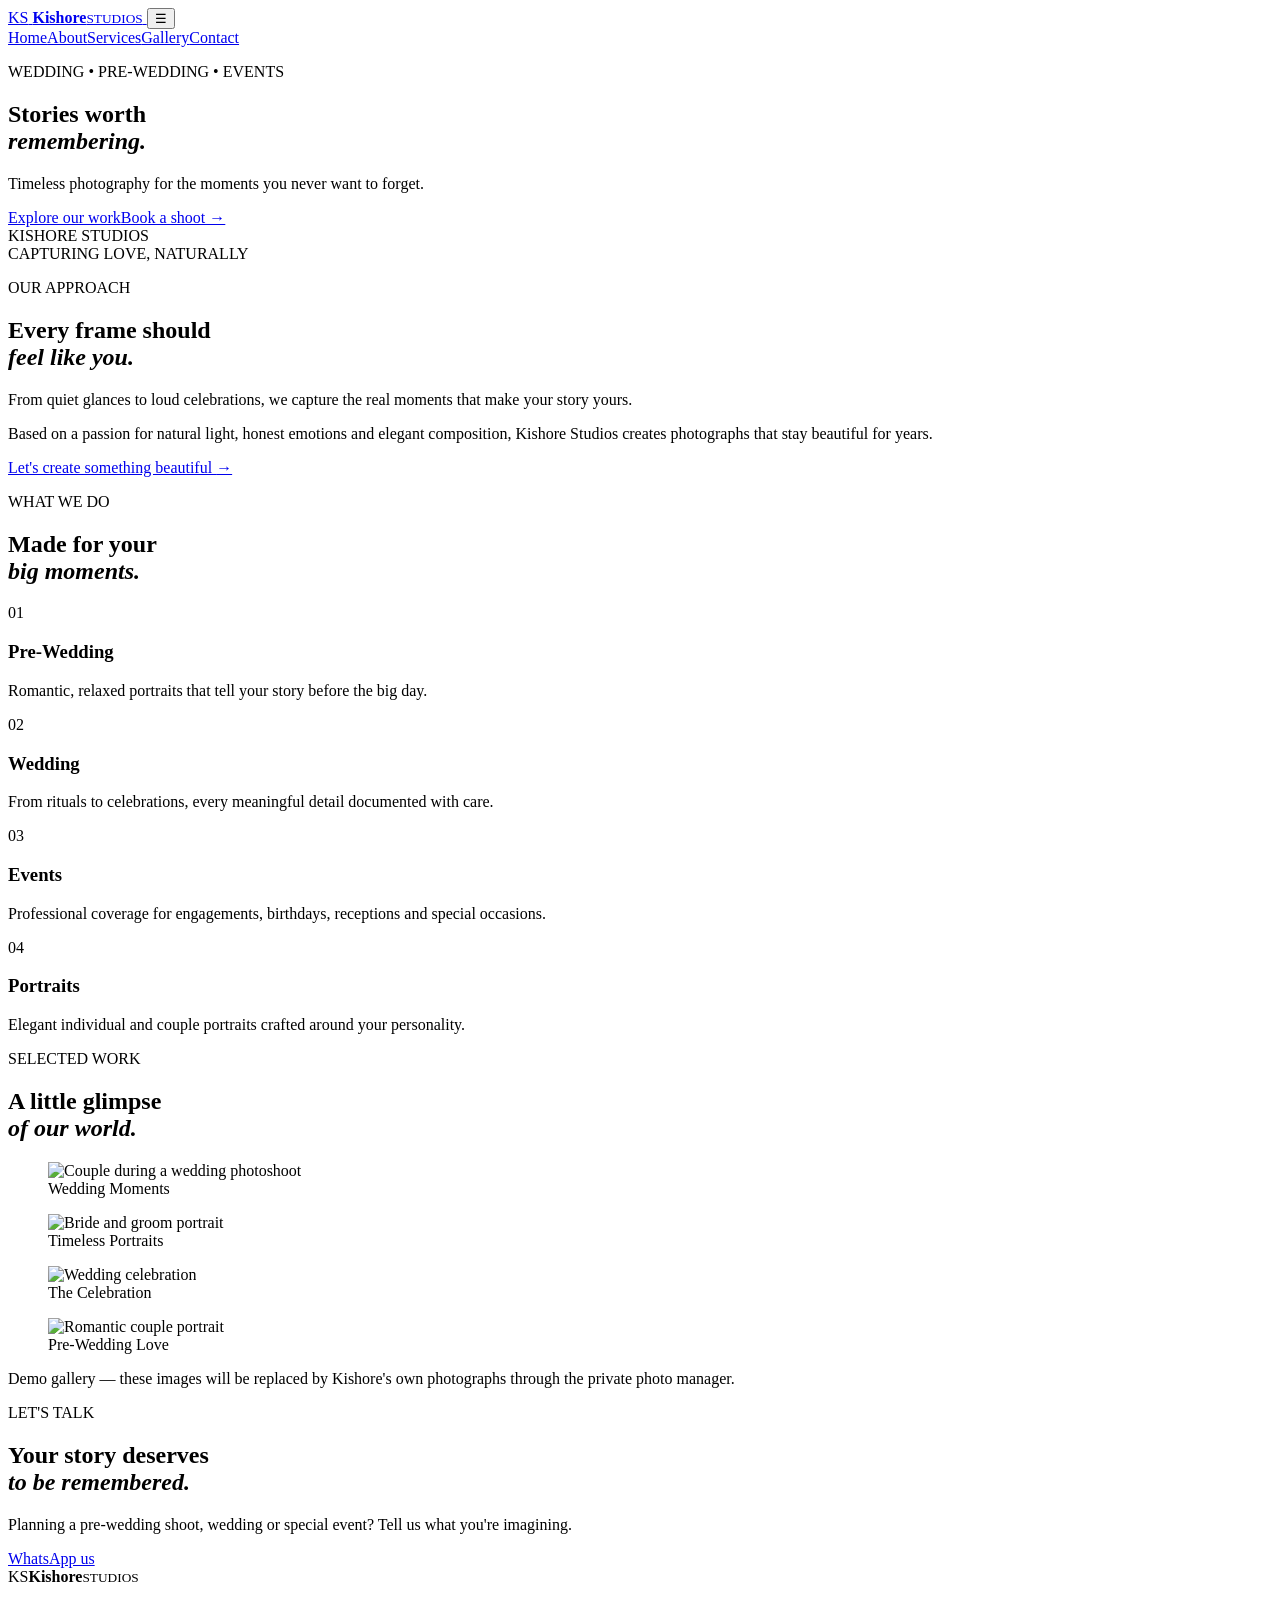
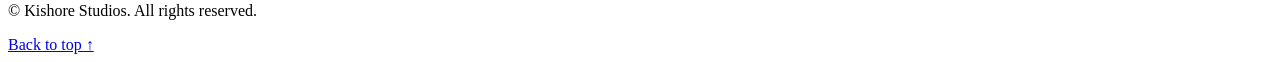
==== index.html @ 4580790d "Create initial Kishore Studios photography website homepage" ====
<!doctype html>
<html lang="en">
<head>
  <meta charset="UTF-8" />
  <meta name="viewport" content="width=device-width, initial-scale=1.0" />
  <meta name="description" content="Kishore Studios — premium wedding, pre-wedding and event photography." />
  <title>Kishore Studios | Wedding & Event Photography</title>
  <link rel="preconnect" href="https://fonts.googleapis.com">
  <link rel="preconnect" href="https://fonts.gstatic.com" crossorigin>
  <link href="https://fonts.googleapis.com/css2?family=Cormorant+Garamond:wght@400;500;600;700&family=Inter:wght@400;500;600&display=swap" rel="stylesheet">
  <link rel="stylesheet" href="styles.css" />
</head>
<body>
  <header class="site-header" id="home">
    <a class="brand" href="#home" aria-label="Kishore Studios home">
      <span class="brand-mark">KS</span>
      <span><strong>Kishore</strong><small>STUDIOS</small></span>
    </a>
    <button class="menu-toggle" aria-label="Open menu" aria-expanded="false">☰</button>
    <nav class="nav" aria-label="Primary navigation">
      <a href="#home">Home</a><a href="#about">About</a><a href="#services">Services</a><a href="#gallery">Gallery</a><a href="#contact">Contact</a>
    </nav>
  </header>

  <main>
    <section class="hero">
      <div class="hero-overlay"></div>
      <div class="hero-content">
        <p class="eyebrow">WEDDING • PRE-WEDDING • EVENTS</p>
        <h1>Stories worth<br><em>remembering.</em></h1>
        <p class="hero-copy">Timeless photography for the moments you never want to forget.</p>
        <div class="hero-actions"><a class="btn btn-light" href="#gallery">Explore our work</a><a class="text-link" href="#contact">Book a shoot →</a></div>
      </div>
      <div class="hero-note">KISHORE STUDIOS<br><span>CAPTURING LOVE, NATURALLY</span></div>
    </section>

    <section class="intro section" id="about">
      <div><p class="eyebrow dark">OUR APPROACH</p><h2>Every frame should<br><em>feel like you.</em></h2></div>
      <div class="intro-copy"><p>From quiet glances to loud celebrations, we capture the real moments that make your story yours.</p><p>Based on a passion for natural light, honest emotions and elegant composition, Kishore Studios creates photographs that stay beautiful for years.</p><a class="line-link" href="#contact">Let's create something beautiful <span>→</span></a></div>
    </section>

    <section class="services section" id="services">
      <div class="section-heading"><p class="eyebrow dark">WHAT WE DO</p><h2>Made for your<br><em>big moments.</em></h2></div>
      <div class="service-grid">
        <article class="service-card"><span>01</span><h3>Pre-Wedding</h3><p>Romantic, relaxed portraits that tell your story before the big day.</p></article>
        <article class="service-card"><span>02</span><h3>Wedding</h3><p>From rituals to celebrations, every meaningful detail documented with care.</p></article>
        <article class="service-card"><span>03</span><h3>Events</h3><p>Professional coverage for engagements, birthdays, receptions and special occasions.</p></article>
        <article class="service-card"><span>04</span><h3>Portraits</h3><p>Elegant individual and couple portraits crafted around your personality.</p></article>
      </div>
    </section>

    <section class="gallery section" id="gallery">
      <div class="section-heading centered"><p class="eyebrow dark">SELECTED WORK</p><h2>A little glimpse<br><em>of our world.</em></h2></div>
      <div class="gallery-grid">
        <figure class="gallery-item tall"><img src="https://images.unsplash.com/photo-1519741497674-611481863552?auto=format&fit=crop&w=1000&q=85" alt="Couple during a wedding photoshoot" loading="lazy"><figcaption>Wedding Moments</figcaption></figure>
        <figure class="gallery-item"><img src="https://images.unsplash.com/photo-1606800052052-a08af7148866?auto=format&fit=crop&w=1000&q=85" alt="Bride and groom portrait" loading="lazy"><figcaption>Timeless Portraits</figcaption></figure>
        <figure class="gallery-item"><img src="https://images.unsplash.com/photo-1511285560929-80b456fea0bc?auto=format&fit=crop&w=1000&q=85" alt="Wedding celebration" loading="lazy"><figcaption>The Celebration</figcaption></figure>
        <figure class="gallery-item wide"><img src="https://images.unsplash.com/photo-1519225421980-715cb0215aed?auto=format&fit=crop&w=1400&q=85" alt="Romantic couple portrait" loading="lazy"><figcaption>Pre-Wedding Love</figcaption></figure>
      </div>
      <p class="demo-note">Demo gallery — these images will be replaced by Kishore's own photographs through the private photo manager.</p>
    </section>

    <section class="cta" id="contact">
      <div><p class="eyebrow">LET'S TALK</p><h2>Your story deserves<br><em>to be remembered.</em></h2></div>
      <div class="cta-copy"><p>Planning a pre-wedding shoot, wedding or special event? Tell us what you're imagining.</p><a class="btn btn-light" href="https://wa.me/919999999999?text=Hi%20Kishore%20Studios%2C%20I%27d%20like%20to%20enquire%20about%20a%20photoshoot." target="_blank" rel="noopener">WhatsApp us</a></div>
    </section>
  </main>

  <footer><div class="brand footer-brand"><span class="brand-mark">KS</span><span><strong>Kishore</strong><small>STUDIOS</small></span></div><p>© <span id="year"></span> Kishore Studios. All rights reserved.</p><a href="#home">Back to top ↑</a></footer>
  <script src="script.js"></script>
</body>
</html>
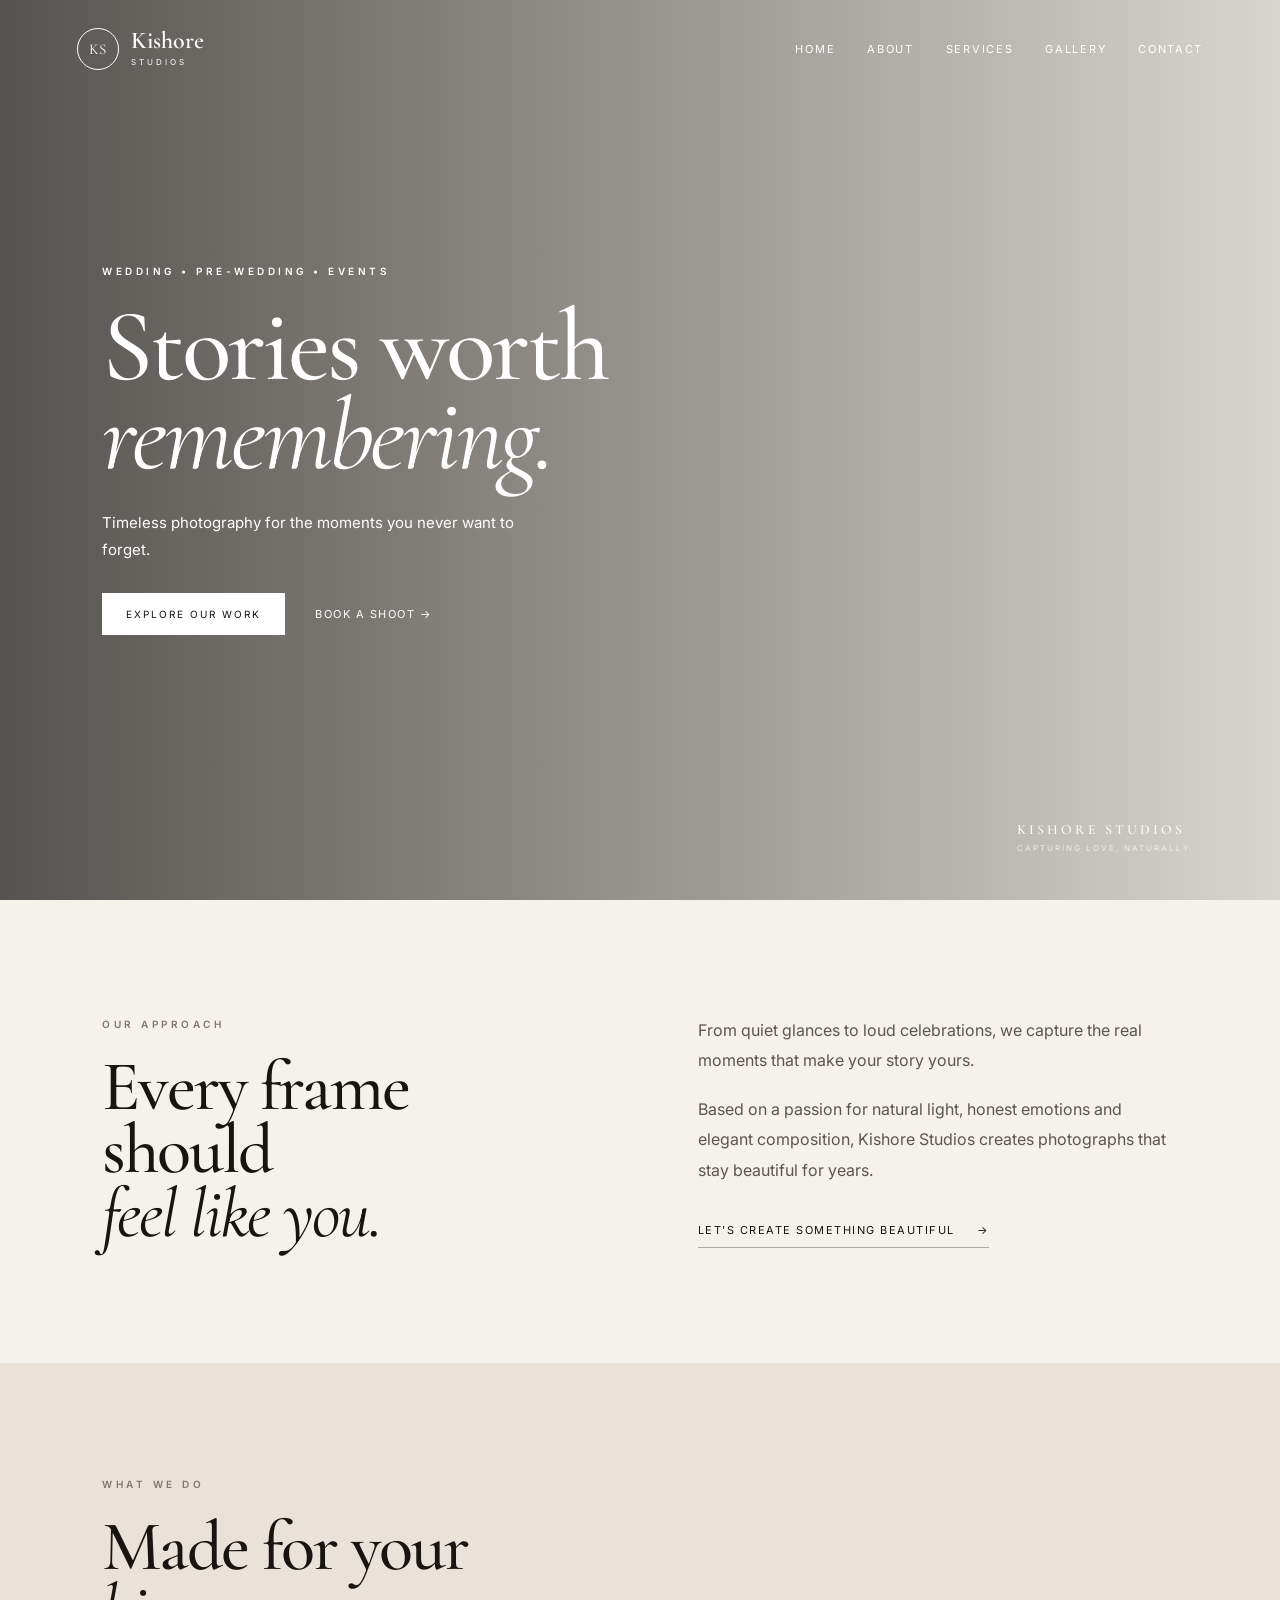
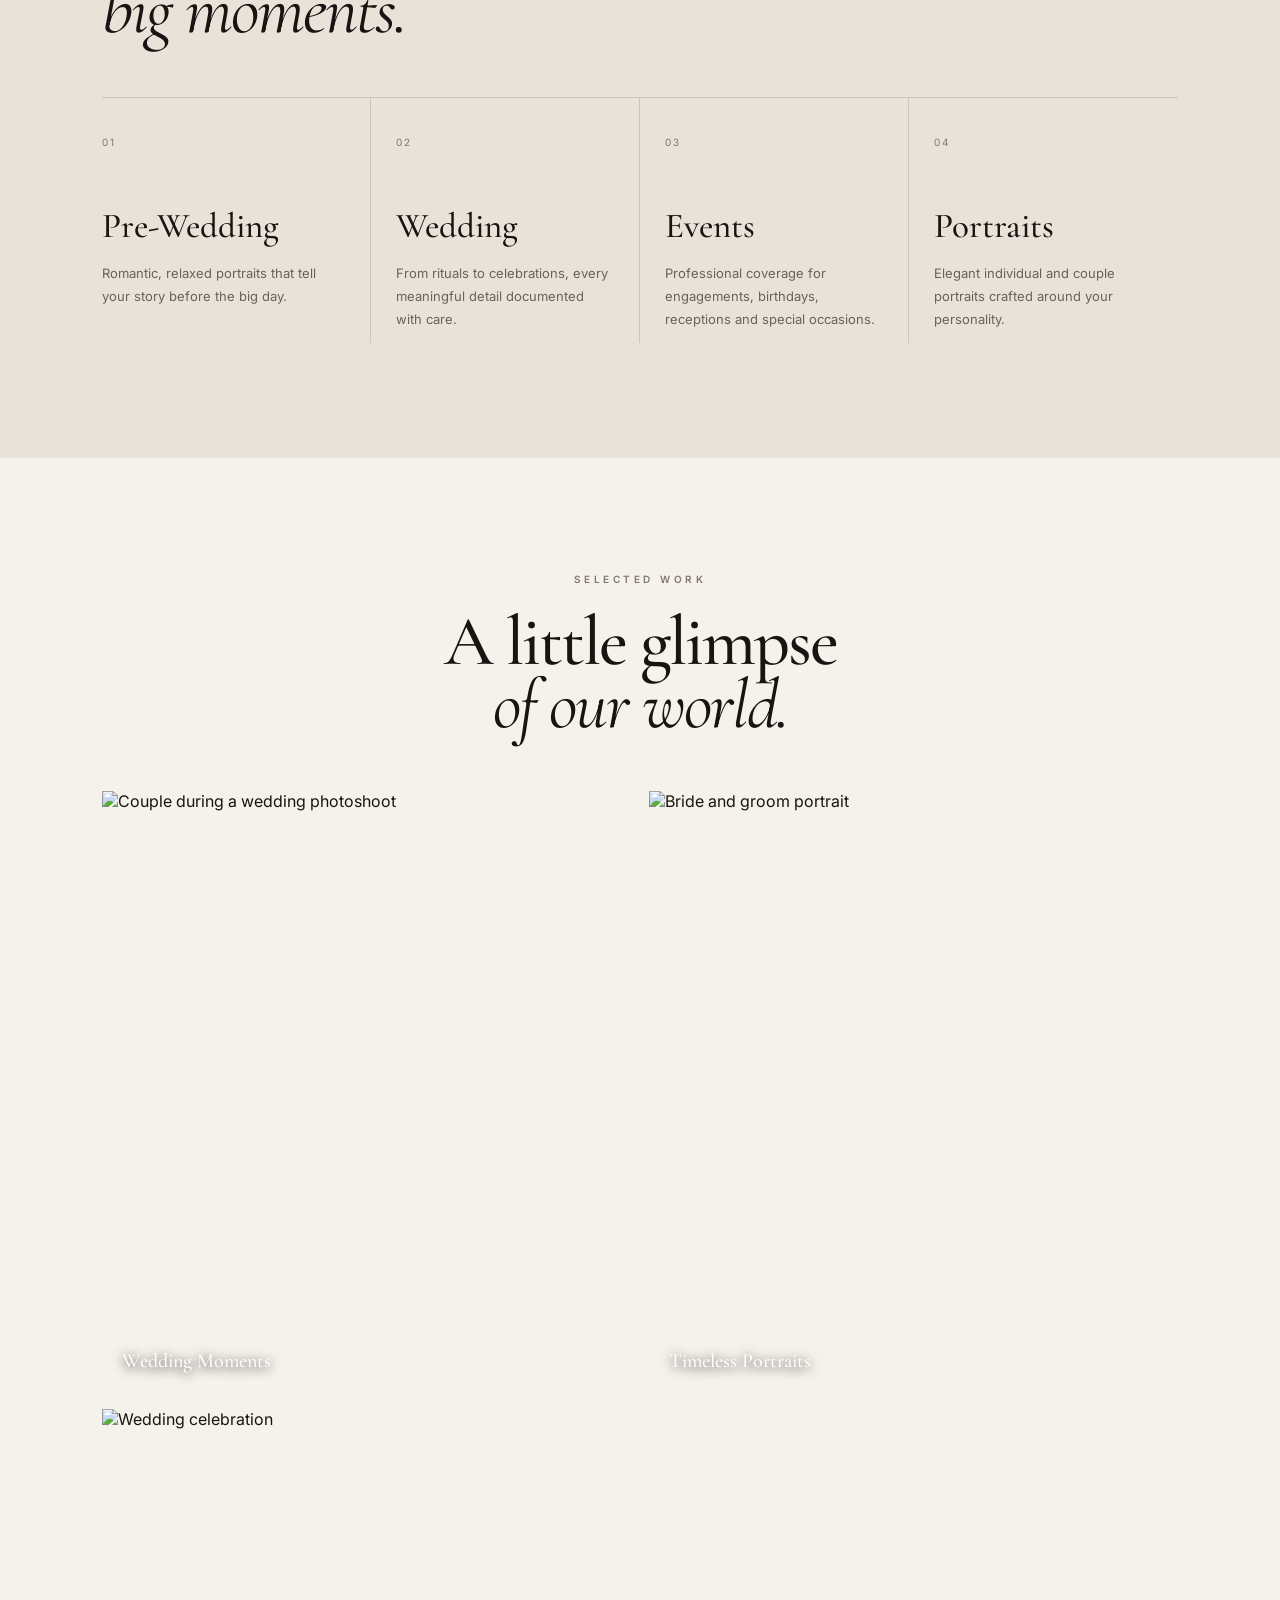
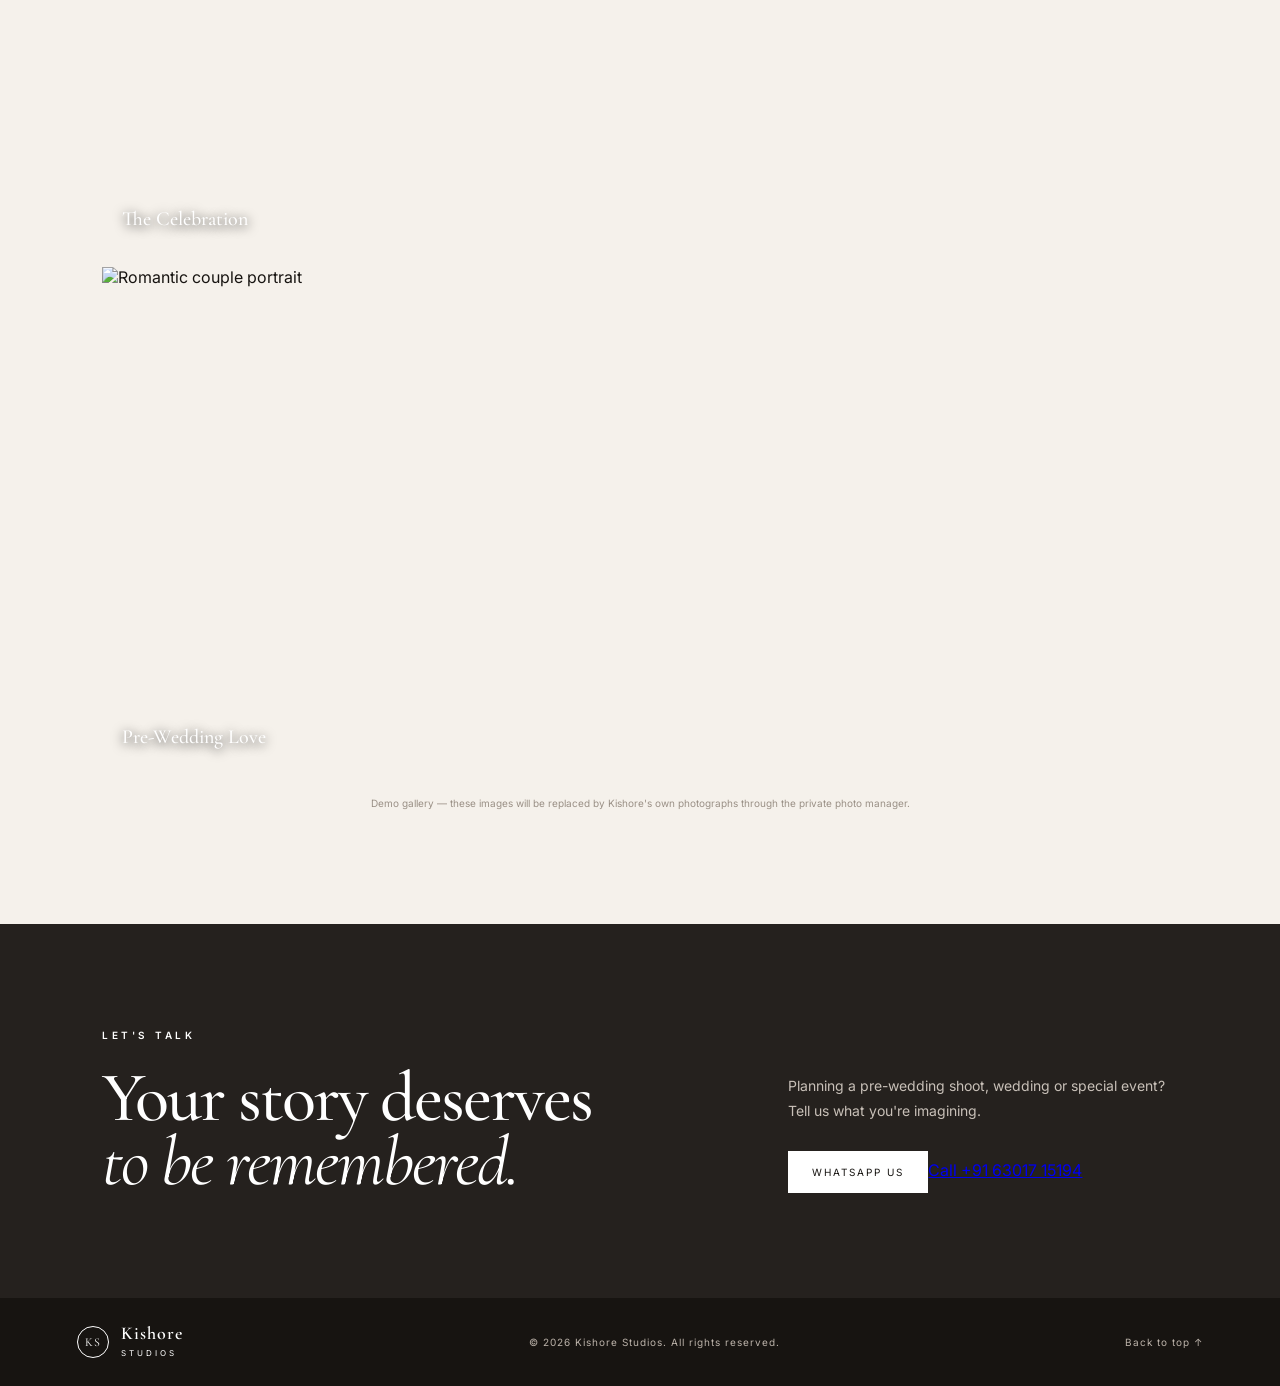
==== commit 14106c1b: "Update Kishore Studios contact details" ====
--- a/index.html
+++ b/index.html
@@ -12,60 +12,17 @@
 </head>
 <body>
   <header class="site-header" id="home">
-    <a class="brand" href="#home" aria-label="Kishore Studios home">
-      <span class="brand-mark">KS</span>
-      <span><strong>Kishore</strong><small>STUDIOS</small></span>
-    </a>
+    <a class="brand" href="#home" aria-label="Kishore Studios home"><span class="brand-mark">KS</span><span><strong>Kishore</strong><small>STUDIOS</small></span></a>
     <button class="menu-toggle" aria-label="Open menu" aria-expanded="false">☰</button>
-    <nav class="nav" aria-label="Primary navigation">
-      <a href="#home">Home</a><a href="#about">About</a><a href="#services">Services</a><a href="#gallery">Gallery</a><a href="#contact">Contact</a>
-    </nav>
+    <nav class="nav" aria-label="Primary navigation"><a href="#home">Home</a><a href="#about">About</a><a href="#services">Services</a><a href="#gallery">Gallery</a><a href="#contact">Contact</a></nav>
   </header>
-
   <main>
-    <section class="hero">
-      <div class="hero-overlay"></div>
-      <div class="hero-content">
-        <p class="eyebrow">WEDDING • PRE-WEDDING • EVENTS</p>
-        <h1>Stories worth<br><em>remembering.</em></h1>
-        <p class="hero-copy">Timeless photography for the moments you never want to forget.</p>
-        <div class="hero-actions"><a class="btn btn-light" href="#gallery">Explore our work</a><a class="text-link" href="#contact">Book a shoot →</a></div>
-      </div>
-      <div class="hero-note">KISHORE STUDIOS<br><span>CAPTURING LOVE, NATURALLY</span></div>
-    </section>
-
-    <section class="intro section" id="about">
-      <div><p class="eyebrow dark">OUR APPROACH</p><h2>Every frame should<br><em>feel like you.</em></h2></div>
-      <div class="intro-copy"><p>From quiet glances to loud celebrations, we capture the real moments that make your story yours.</p><p>Based on a passion for natural light, honest emotions and elegant composition, Kishore Studios creates photographs that stay beautiful for years.</p><a class="line-link" href="#contact">Let's create something beautiful <span>→</span></a></div>
-    </section>
-
-    <section class="services section" id="services">
-      <div class="section-heading"><p class="eyebrow dark">WHAT WE DO</p><h2>Made for your<br><em>big moments.</em></h2></div>
-      <div class="service-grid">
-        <article class="service-card"><span>01</span><h3>Pre-Wedding</h3><p>Romantic, relaxed portraits that tell your story before the big day.</p></article>
-        <article class="service-card"><span>02</span><h3>Wedding</h3><p>From rituals to celebrations, every meaningful detail documented with care.</p></article>
-        <article class="service-card"><span>03</span><h3>Events</h3><p>Professional coverage for engagements, birthdays, receptions and special occasions.</p></article>
-        <article class="service-card"><span>04</span><h3>Portraits</h3><p>Elegant individual and couple portraits crafted around your personality.</p></article>
-      </div>
-    </section>
-
-    <section class="gallery section" id="gallery">
-      <div class="section-heading centered"><p class="eyebrow dark">SELECTED WORK</p><h2>A little glimpse<br><em>of our world.</em></h2></div>
-      <div class="gallery-grid">
-        <figure class="gallery-item tall"><img src="https://images.unsplash.com/photo-1519741497674-611481863552?auto=format&fit=crop&w=1000&q=85" alt="Couple during a wedding photoshoot" loading="lazy"><figcaption>Wedding Moments</figcaption></figure>
-        <figure class="gallery-item"><img src="https://images.unsplash.com/photo-1606800052052-a08af7148866?auto=format&fit=crop&w=1000&q=85" alt="Bride and groom portrait" loading="lazy"><figcaption>Timeless Portraits</figcaption></figure>
-        <figure class="gallery-item"><img src="https://images.unsplash.com/photo-1511285560929-80b456fea0bc?auto=format&fit=crop&w=1000&q=85" alt="Wedding celebration" loading="lazy"><figcaption>The Celebration</figcaption></figure>
-        <figure class="gallery-item wide"><img src="https://images.unsplash.com/photo-1519225421980-715cb0215aed?auto=format&fit=crop&w=1400&q=85" alt="Romantic couple portrait" loading="lazy"><figcaption>Pre-Wedding Love</figcaption></figure>
-      </div>
-      <p class="demo-note">Demo gallery — these images will be replaced by Kishore's own photographs through the private photo manager.</p>
-    </section>
-
-    <section class="cta" id="contact">
-      <div><p class="eyebrow">LET'S TALK</p><h2>Your story deserves<br><em>to be remembered.</em></h2></div>
-      <div class="cta-copy"><p>Planning a pre-wedding shoot, wedding or special event? Tell us what you're imagining.</p><a class="btn btn-light" href="https://wa.me/919999999999?text=Hi%20Kishore%20Studios%2C%20I%27d%20like%20to%20enquire%20about%20a%20photoshoot." target="_blank" rel="noopener">WhatsApp us</a></div>
-    </section>
+    <section class="hero"><div class="hero-overlay"></div><div class="hero-content"><p class="eyebrow">WEDDING • PRE-WEDDING • EVENTS</p><h1>Stories worth<br><em>remembering.</em></h1><p class="hero-copy">Timeless photography for the moments you never want to forget.</p><div class="hero-actions"><a class="btn btn-light" href="#gallery">Explore our work</a><a class="text-link" href="#contact">Book a shoot →</a></div></div><div class="hero-note">KISHORE STUDIOS<br><span>CAPTURING LOVE, NATURALLY</span></div></section>
+    <section class="intro section" id="about"><div><p class="eyebrow dark">OUR APPROACH</p><h2>Every frame should<br><em>feel like you.</em></h2></div><div class="intro-copy"><p>From quiet glances to loud celebrations, we capture the real moments that make your story yours.</p><p>Based on a passion for natural light, honest emotions and elegant composition, Kishore Studios creates photographs that stay beautiful for years.</p><a class="line-link" href="#contact">Let's create something beautiful <span>→</span></a></div></section>
+    <section class="services section" id="services"><div class="section-heading"><p class="eyebrow dark">WHAT WE DO</p><h2>Made for your<br><em>big moments.</em></h2></div><div class="service-grid"><article class="service-card"><span>01</span><h3>Pre-Wedding</h3><p>Romantic, relaxed portraits that tell your story before the big day.</p></article><article class="service-card"><span>02</span><h3>Wedding</h3><p>From rituals to celebrations, every meaningful detail documented with care.</p></article><article class="service-card"><span>03</span><h3>Events</h3><p>Professional coverage for engagements, birthdays, receptions and special occasions.</p></article><article class="service-card"><span>04</span><h3>Portraits</h3><p>Elegant individual and couple portraits crafted around your personality.</p></article></div></section>
+    <section class="gallery section" id="gallery"><div class="section-heading centered"><p class="eyebrow dark">SELECTED WORK</p><h2>A little glimpse<br><em>of our world.</em></h2></div><div class="gallery-grid"><figure class="gallery-item tall"><img src="https://images.unsplash.com/photo-1519741497674-611481863552?auto=format&fit=crop&w=1000&q=85" alt="Couple during a wedding photoshoot" loading="lazy"><figcaption>Wedding Moments</figcaption></figure><figure class="gallery-item"><img src="https://images.unsplash.com/photo-1606800052052-a08af7148866?auto=format&fit=crop&w=1000&q=85" alt="Bride and groom portrait" loading="lazy"><figcaption>Timeless Portraits</figcaption></figure><figure class="gallery-item"><img src="https://images.unsplash.com/photo-1511285560929-80b456fea0bc?auto=format&fit=crop&w=1000&q=85" alt="Wedding celebration" loading="lazy"><figcaption>The Celebration</figcaption></figure><figure class="gallery-item wide"><img src="https://images.unsplash.com/photo-1519225421980-715cb0215aed?auto=format&fit=crop&w=1400&q=85" alt="Romantic couple portrait" loading="lazy"><figcaption>Pre-Wedding Love</figcaption></figure></div><p class="demo-note">Demo gallery — these images will be replaced by Kishore's own photographs through the private photo manager.</p></section>
+    <section class="cta" id="contact"><div><p class="eyebrow">LET'S TALK</p><h2>Your story deserves<br><em>to be remembered.</em></h2></div><div class="cta-copy"><p>Planning a pre-wedding shoot, wedding or special event? Tell us what you're imagining.</p><div class="contact-actions"><a class="btn btn-light" href="https://wa.me/916301715194?text=Hi%20Kishore%20Studios%2C%20I%27d%20like%20to%20enquire%20about%20a%20photoshoot." target="_blank" rel="noopener">WhatsApp us</a><a class="phone-link" href="tel:+916301715194">Call +91 63017 15194</a></div></div></section>
   </main>
-
   <footer><div class="brand footer-brand"><span class="brand-mark">KS</span><span><strong>Kishore</strong><small>STUDIOS</small></span></div><p>© <span id="year"></span> Kishore Studios. All rights reserved.</p><a href="#home">Back to top ↑</a></footer>
   <script src="script.js"></script>
 </body>
--- a/styles.css
+++ b/styles.css
@@ -0,0 +1 @@
+:root{--ink:#171411;--paper:#f5f1eb;--muted:#81776d;--line:#d8d0c7;--accent:#b28a62}*{box-sizing:border-box}html{scroll-behavior:smooth}body{margin:0;background:var(--paper);color:var(--ink);font-family:Inter,Arial,sans-serif}h1,h2,h3,p{margin:0}.site-header{position:absolute;z-index:10;top:0;left:0;width:100%;display:flex;align-items:center;justify-content:space-between;padding:28px 6vw;color:#fff}.brand{display:flex;gap:12px;align-items:center;color:inherit;text-decoration:none}.brand-mark{width:42px;height:42px;border:1px solid currentColor;border-radius:50%;display:grid;place-items:center;font-family:'Cormorant Garamond',serif;font-size:15px}.brand strong{display:block;font-family:'Cormorant Garamond',serif;font-size:24px;font-weight:600;line-height:.8}.brand small{font-size:8px;letter-spacing:3px;display:block;margin-top:7px}.nav{display:flex;gap:32px}.nav a{color:inherit;text-decoration:none;font-size:11px;letter-spacing:1.7px;text-transform:uppercase}.nav a:hover{opacity:.65}.menu-toggle{display:none;background:none;border:0;color:#fff;font-size:25px}.hero{min-height:100vh;background:url('https://images.unsplash.com/photo-1511285560929-80b456fea0bc?auto=format&fit=crop&w=2200&q=90') center/cover;position:relative;color:#fff;display:flex;align-items:center;padding:100px 8vw}.hero-overlay{position:absolute;inset:0;background:linear-gradient(90deg,rgba(10,8,6,.68),rgba(10,8,6,.12))}.hero-content{position:relative;max-width:720px}.eyebrow{font-size:10px;letter-spacing:3.5px;font-weight:600;margin-bottom:25px}.hero h1{font:500 clamp(58px,8vw,105px)/.86 'Cormorant Garamond',serif;letter-spacing:-3px}.hero h1 em,h2 em{font-weight:400}.hero-copy{font-size:15px;line-height:1.8;max-width:420px;margin:30px 0}.hero-actions{display:flex;align-items:center;gap:30px}.btn{display:inline-block;text-decoration:none;padding:15px 24px;font-size:10px;text-transform:uppercase;letter-spacing:2px}.btn-light{background:#fff;color:#171411}.text-link{color:#fff;text-decoration:none;font-size:11px;letter-spacing:1.5px;text-transform:uppercase}.hero-note{position:absolute;right:7vw;bottom:45px;font:500 14px 'Cormorant Garamond',serif;letter-spacing:3px}.hero-note span{font:8px Inter,sans-serif;letter-spacing:2px;opacity:.7}.section{padding:115px 8vw}.intro{display:grid;grid-template-columns:1fr 1fr;gap:9vw;align-items:center}.eyebrow.dark{color:var(--muted)}h2{font:500 clamp(48px,5.5vw,78px)/.9 'Cormorant Garamond',serif;letter-spacing:-2px}.intro-copy{max-width:490px}.intro-copy p{font-size:16px;line-height:1.9;color:#5d554e;margin-bottom:18px}.line-link{display:inline-flex;gap:22px;margin-top:20px;color:var(--ink);text-decoration:none;font-size:11px;letter-spacing:1.5px;text-transform:uppercase;border-bottom:1px solid #aaa;padding-bottom:10px}.services{background:#e9e2d9}.section-heading{margin-bottom:55px}.service-grid{display:grid;grid-template-columns:repeat(4,1fr);border-top:1px solid #cfc6bb}.service-card{padding:32px 25px 10px 0;border-right:1px solid #cfc6bb;min-height:245px}.service-card:not(:first-child){padding-left:25px}.service-card:last-child{border-right:0}.service-card span{font-size:10px;color:var(--muted);letter-spacing:2px}.service-card h3{font:500 35px 'Cormorant Garamond',serif;margin:55px 0 15px}.service-card p{font-size:13px;line-height:1.8;color:#6a625a;max-width:240px}.gallery{background:var(--paper)}.centered{text-align:center}.gallery-grid{display:grid;grid-template-columns:1fr 1fr;gap:18px;max-width:1200px;margin:auto}.gallery-item{margin:0;position:relative;overflow:hidden}.gallery-item img{display:block;width:100%;height:440px;object-fit:cover;transition:transform .6s}.gallery-item.tall img{height:600px}.gallery-item.wide{grid-column:span 2}.gallery-item.wide img{height:500px}.gallery-item:hover img{transform:scale(1.025)}.gallery-item figcaption{position:absolute;bottom:18px;left:20px;color:#fff;font:500 20px 'Cormorant Garamond',serif;text-shadow:0 2px 12px #000}.demo-note{text-align:center;font-size:10px;color:#9a9086;margin-top:30px}.cta{padding:105px 8vw;background:#25211e;color:#fff;display:grid;grid-template-columns:1.2fr .8fr;gap:8vw;align-items:end}.cta-copy p{color:#c8c0b8;line-height:1.8;font-size:14px;max-width:390px;margin-bottom:28px}footer{padding:28px 6vw;background:#171411;color:#bcb3aa;display:flex;align-items:center;justify-content:space-between;font-size:10px;letter-spacing:1px}.footer-brand{color:#fff}.footer-brand .brand-mark{width:32px;height:32px;font-size:12px}.footer-brand strong{font-size:18px}footer a{color:inherit;text-decoration:none}@media(max-width:800px){.site-header{padding:22px 5vw}.nav{display:none;position:absolute;top:78px;left:5vw;right:5vw;padding:25px;background:#171411;flex-direction:column;gap:20px}.nav.open{display:flex}.menu-toggle{display:block}.hero{padding:120px 7vw 80px;min-height:90vh}.hero h1{font-size:64px}.hero-note{display:none}.section{padding:80px 7vw}.intro,.cta{grid-template-columns:1fr;gap:45px}.service-grid{grid-template-columns:1fr 1fr}.service-card{border-bottom:1px solid #cfc6bb}.service-card:nth-child(2){border-right:0}.gallery-grid{grid-template-columns:1fr}.gallery-item.tall img,.gallery-item img,.gallery-item.wide img{height:420px}.gallery-item.wide{grid-column:auto}footer{gap:20px;flex-wrap:wrap}}@media(max-width:480px){.hero h1{font-size:56px}.service-grid{grid-template-columns:1fr}.service-card,.service-card:not(:first-child){padding:28px 0;border-right:0}.service-card h3{margin-top:35px}.gallery-item.tall img,.gallery-item img,.gallery-item.wide img{height:380px}footer{flex-direction:column;align-items:flex-start}}
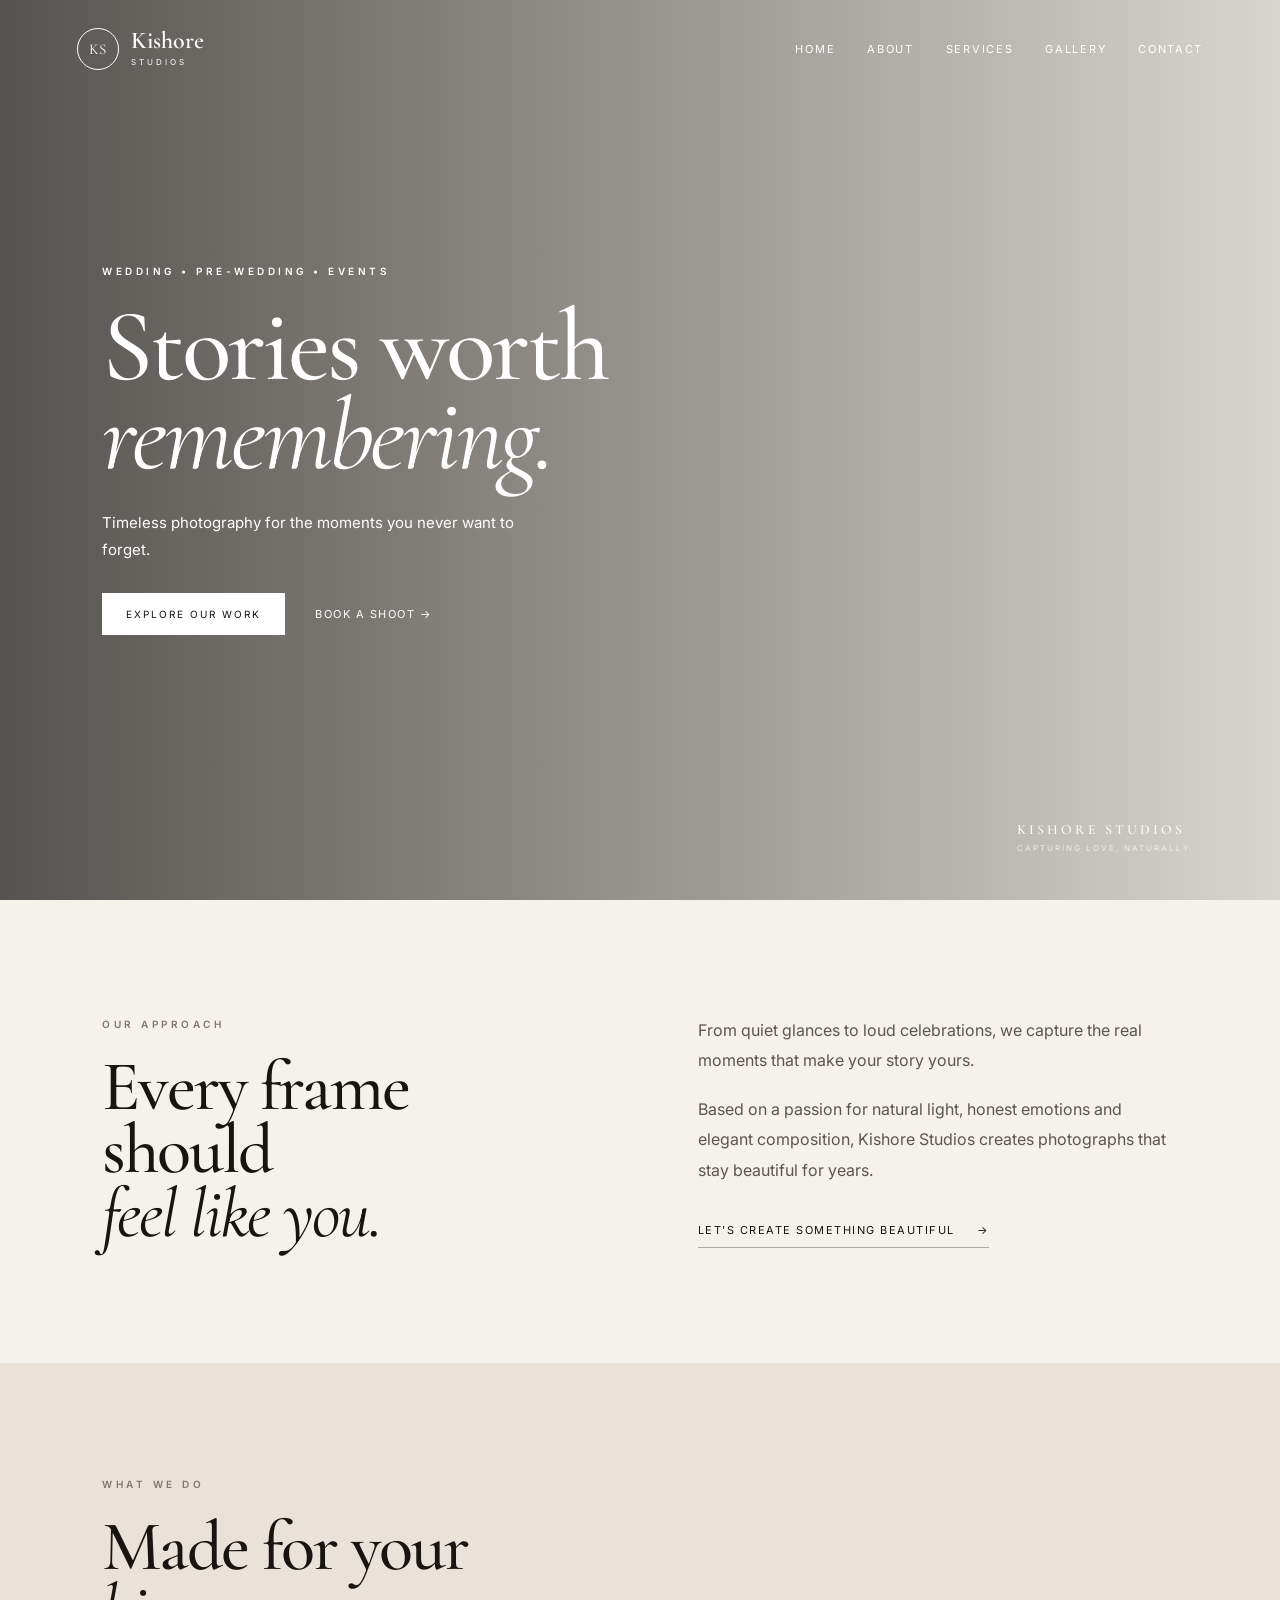
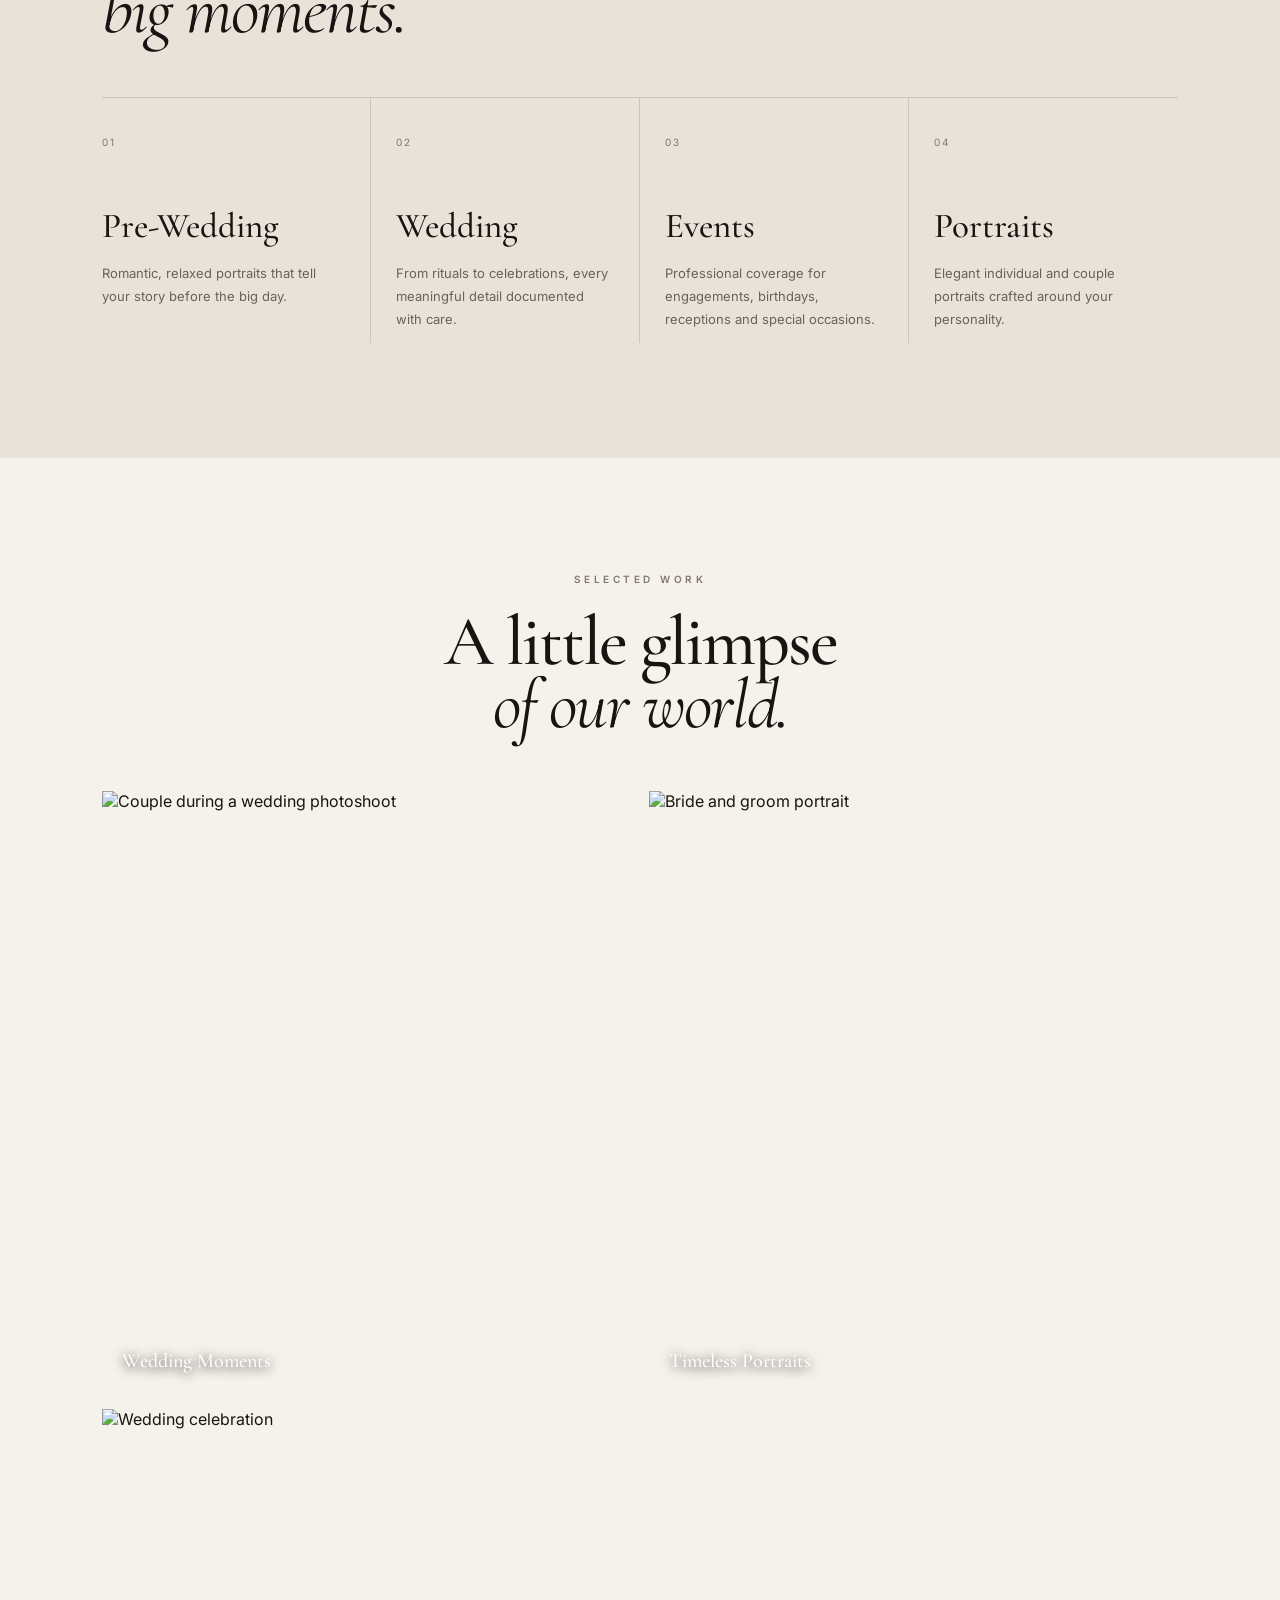
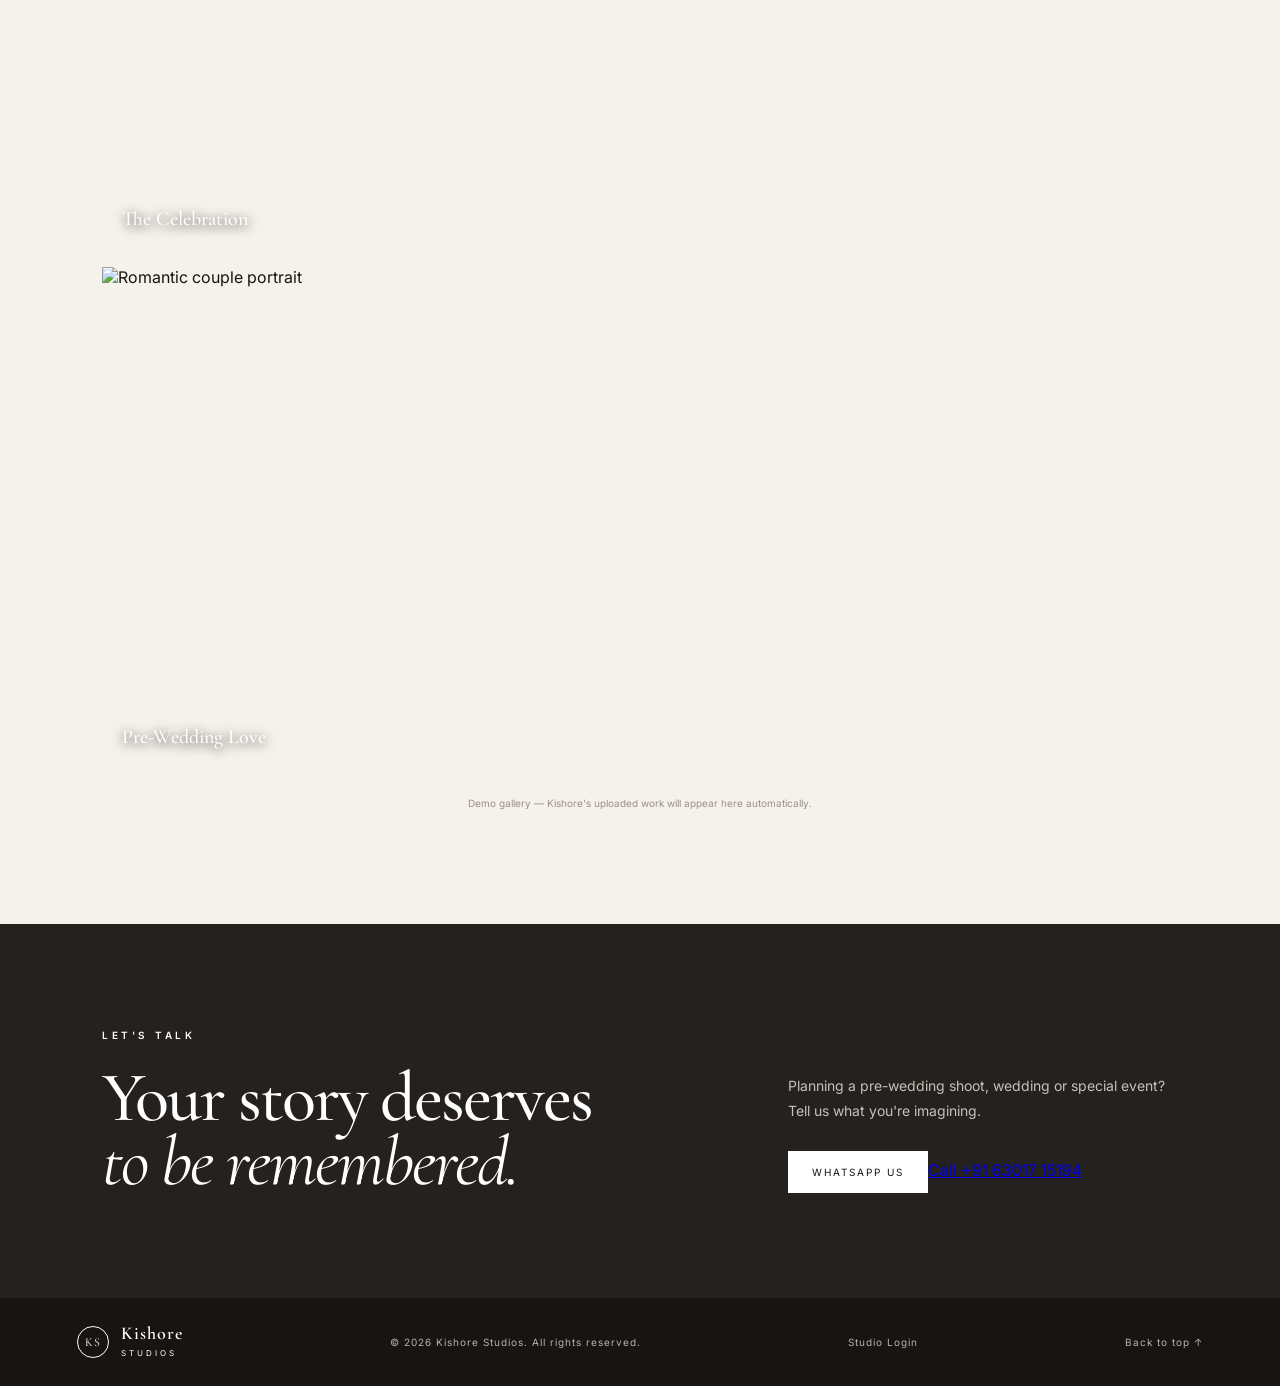
==== commit fad6cd76: "feat: connect public gallery to Supabase" ====
--- a/index.html
+++ b/index.html
@@ -4,6 +4,9 @@
   <meta charset="UTF-8" />
   <meta name="viewport" content="width=device-width, initial-scale=1.0" />
   <meta name="description" content="Kishore Studios — premium wedding, pre-wedding and event photography." />
+  <meta property="og:title" content="Kishore Studios | Wedding & Event Photography" />
+  <meta property="og:description" content="Timeless photography for the moments you never want to forget." />
+  <meta name="theme-color" content="#171411" />
   <title>Kishore Studios | Wedding & Event Photography</title>
   <link rel="preconnect" href="https://fonts.googleapis.com">
   <link rel="preconnect" href="https://fonts.gstatic.com" crossorigin>
@@ -16,14 +19,40 @@
     <button class="menu-toggle" aria-label="Open menu" aria-expanded="false">☰</button>
     <nav class="nav" aria-label="Primary navigation"><a href="#home">Home</a><a href="#about">About</a><a href="#services">Services</a><a href="#gallery">Gallery</a><a href="#contact">Contact</a></nav>
   </header>
+
   <main>
-    <section class="hero"><div class="hero-overlay"></div><div class="hero-content"><p class="eyebrow">WEDDING • PRE-WEDDING • EVENTS</p><h1>Stories worth<br><em>remembering.</em></h1><p class="hero-copy">Timeless photography for the moments you never want to forget.</p><div class="hero-actions"><a class="btn btn-light" href="#gallery">Explore our work</a><a class="text-link" href="#contact">Book a shoot →</a></div></div><div class="hero-note">KISHORE STUDIOS<br><span>CAPTURING LOVE, NATURALLY</span></div></section>
+    <section class="hero">
+      <div class="hero-overlay"></div>
+      <div class="hero-content">
+        <p class="eyebrow">WEDDING • PRE-WEDDING • EVENTS</p>
+        <h1>Stories worth<br><em>remembering.</em></h1>
+        <p class="hero-copy">Timeless photography for the moments you never want to forget.</p>
+        <div class="hero-actions"><a class="btn btn-light" href="#gallery">Explore our work</a><a class="text-link" href="#contact">Book a shoot →</a></div>
+      </div>
+      <div class="hero-note">KISHORE STUDIOS<br><span>CAPTURING LOVE, NATURALLY</span></div>
+    </section>
+
     <section class="intro section" id="about"><div><p class="eyebrow dark">OUR APPROACH</p><h2>Every frame should<br><em>feel like you.</em></h2></div><div class="intro-copy"><p>From quiet glances to loud celebrations, we capture the real moments that make your story yours.</p><p>Based on a passion for natural light, honest emotions and elegant composition, Kishore Studios creates photographs that stay beautiful for years.</p><a class="line-link" href="#contact">Let's create something beautiful <span>→</span></a></div></section>
+
     <section class="services section" id="services"><div class="section-heading"><p class="eyebrow dark">WHAT WE DO</p><h2>Made for your<br><em>big moments.</em></h2></div><div class="service-grid"><article class="service-card"><span>01</span><h3>Pre-Wedding</h3><p>Romantic, relaxed portraits that tell your story before the big day.</p></article><article class="service-card"><span>02</span><h3>Wedding</h3><p>From rituals to celebrations, every meaningful detail documented with care.</p></article><article class="service-card"><span>03</span><h3>Events</h3><p>Professional coverage for engagements, birthdays, receptions and special occasions.</p></article><article class="service-card"><span>04</span><h3>Portraits</h3><p>Elegant individual and couple portraits crafted around your personality.</p></article></div></section>
-    <section class="gallery section" id="gallery"><div class="section-heading centered"><p class="eyebrow dark">SELECTED WORK</p><h2>A little glimpse<br><em>of our world.</em></h2></div><div class="gallery-grid"><figure class="gallery-item tall"><img src="https://images.unsplash.com/photo-1519741497674-611481863552?auto=format&fit=crop&w=1000&q=85" alt="Couple during a wedding photoshoot" loading="lazy"><figcaption>Wedding Moments</figcaption></figure><figure class="gallery-item"><img src="https://images.unsplash.com/photo-1606800052052-a08af7148866?auto=format&fit=crop&w=1000&q=85" alt="Bride and groom portrait" loading="lazy"><figcaption>Timeless Portraits</figcaption></figure><figure class="gallery-item"><img src="https://images.unsplash.com/photo-1511285560929-80b456fea0bc?auto=format&fit=crop&w=1000&q=85" alt="Wedding celebration" loading="lazy"><figcaption>The Celebration</figcaption></figure><figure class="gallery-item wide"><img src="https://images.unsplash.com/photo-1519225421980-715cb0215aed?auto=format&fit=crop&w=1400&q=85" alt="Romantic couple portrait" loading="lazy"><figcaption>Pre-Wedding Love</figcaption></figure></div><p class="demo-note">Demo gallery — these images will be replaced by Kishore's own photographs through the private photo manager.</p></section>
+
+    <section class="gallery section" id="gallery">
+      <div class="section-heading centered"><p class="eyebrow dark">SELECTED WORK</p><h2>A little glimpse<br><em>of our world.</em></h2></div>
+      <div id="liveGallery" class="gallery-grid" aria-live="polite">
+        <figure class="gallery-item tall"><img src="https://images.unsplash.com/photo-1519741497674-611481863552?auto=format&fit=crop&w=1000&q=85" alt="Couple during a wedding photoshoot" loading="lazy"><figcaption>Wedding Moments</figcaption></figure>
+        <figure class="gallery-item"><img src="https://images.unsplash.com/photo-1606800052052-a08af7148866?auto=format&fit=crop&w=1000&q=85" alt="Bride and groom portrait" loading="lazy"><figcaption>Timeless Portraits</figcaption></figure>
+        <figure class="gallery-item"><img src="https://images.unsplash.com/photo-1511285560929-80b456fea0bc?auto=format&fit=crop&w=1000&q=85" alt="Wedding celebration" loading="lazy"><figcaption>The Celebration</figcaption></figure>
+        <figure class="gallery-item wide"><img src="https://images.unsplash.com/photo-1519225421980-715cb0215aed?auto=format&fit=crop&w=1400&q=85" alt="Romantic couple portrait" loading="lazy"><figcaption>Pre-Wedding Love</figcaption></figure>
+      </div>
+      <p id="galleryStatus" class="demo-note">Demo gallery — Kishore's uploaded work will appear here automatically.</p>
+    </section>
+
     <section class="cta" id="contact"><div><p class="eyebrow">LET'S TALK</p><h2>Your story deserves<br><em>to be remembered.</em></h2></div><div class="cta-copy"><p>Planning a pre-wedding shoot, wedding or special event? Tell us what you're imagining.</p><div class="contact-actions"><a class="btn btn-light" href="https://wa.me/916301715194?text=Hi%20Kishore%20Studios%2C%20I%27d%20like%20to%20enquire%20about%20a%20photoshoot." target="_blank" rel="noopener">WhatsApp us</a><a class="phone-link" href="tel:+916301715194">Call +91 63017 15194</a></div></div></section>
   </main>
-  <footer><div class="brand footer-brand"><span class="brand-mark">KS</span><span><strong>Kishore</strong><small>STUDIOS</small></span></div><p>© <span id="year"></span> Kishore Studios. All rights reserved.</p><a href="#home">Back to top ↑</a></footer>
+
+  <footer><div class="brand footer-brand"><span class="brand-mark">KS</span><span><strong>Kishore</strong><small>STUDIOS</small></span></div><p>© <span id="year"></span> Kishore Studios. All rights reserved.</p><a class="admin-entry" href="admin.html">Studio Login</a><a href="#home">Back to top ↑</a></footer>
+  <script src="https://cdn.jsdelivr.net/npm/@supabase/supabase-js@2"></script>
+  <script src="config.js"></script>
   <script src="script.js"></script>
 </body>
 </html>
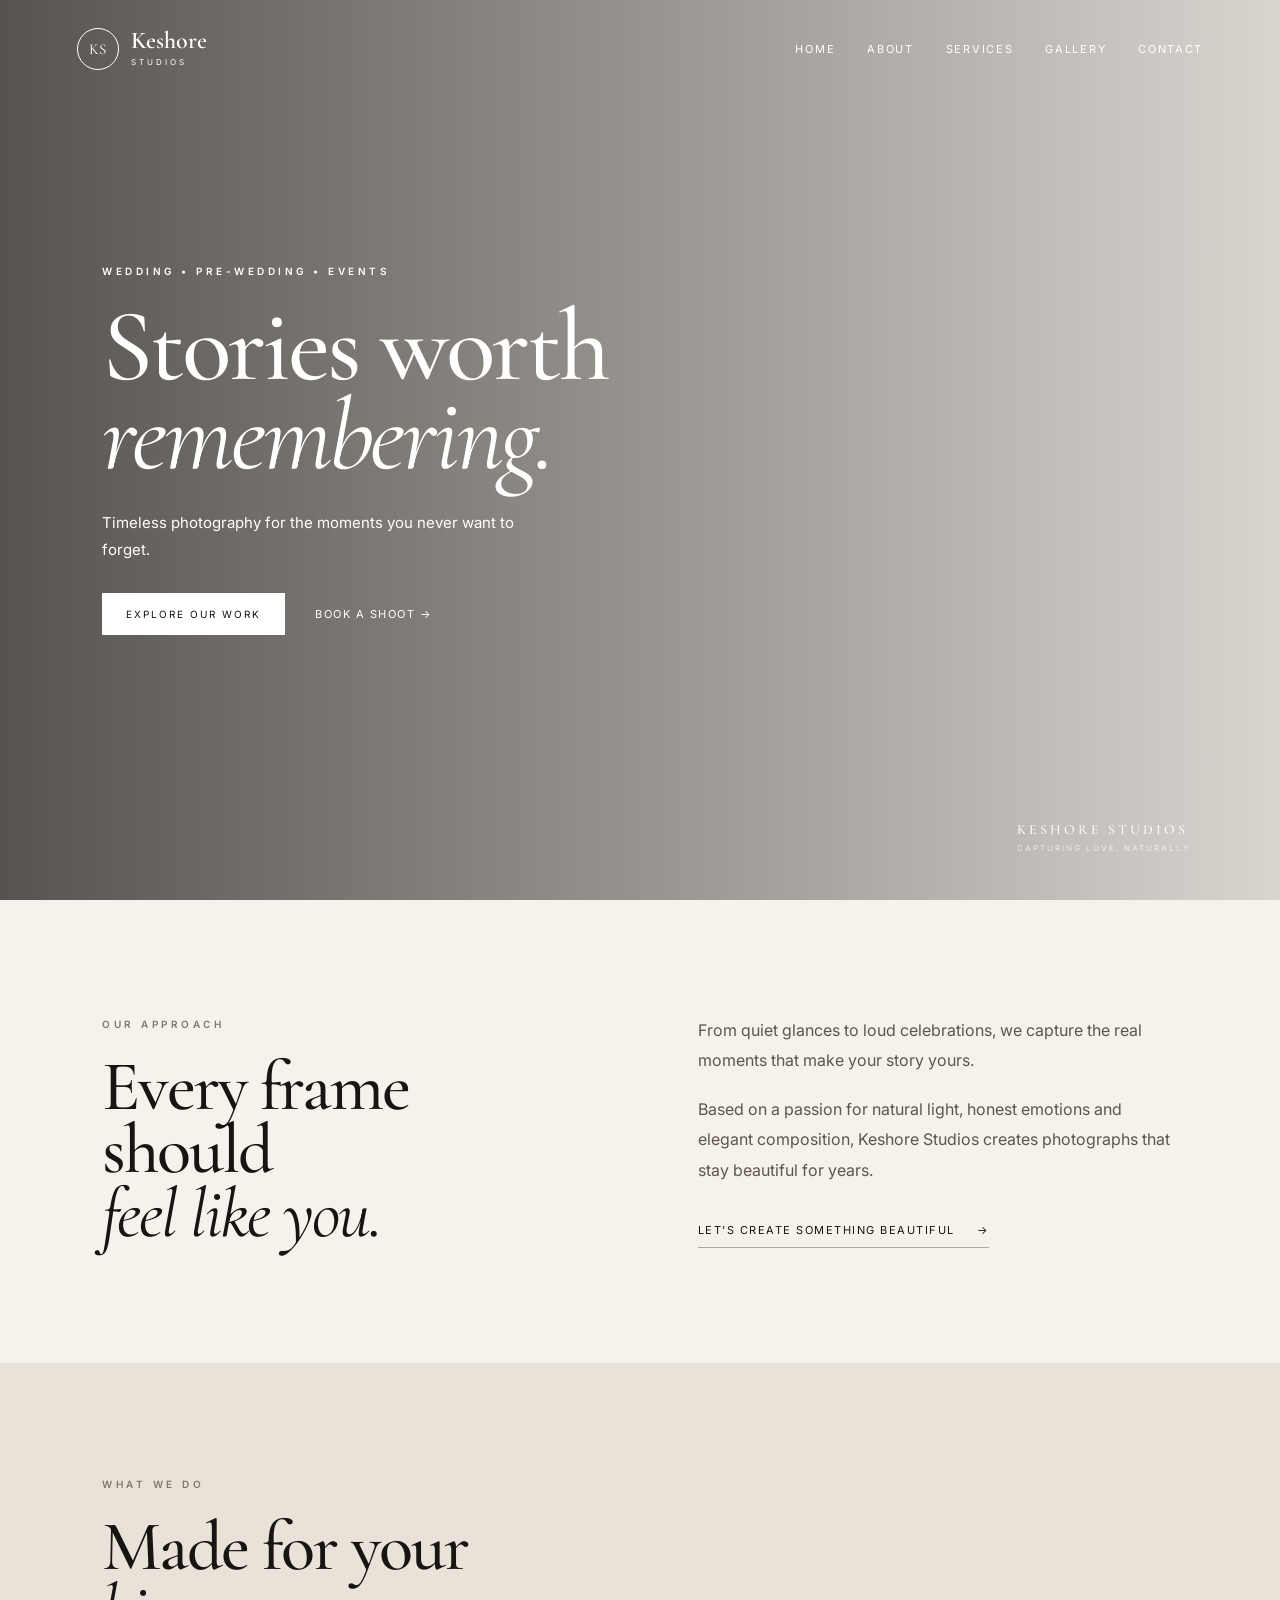
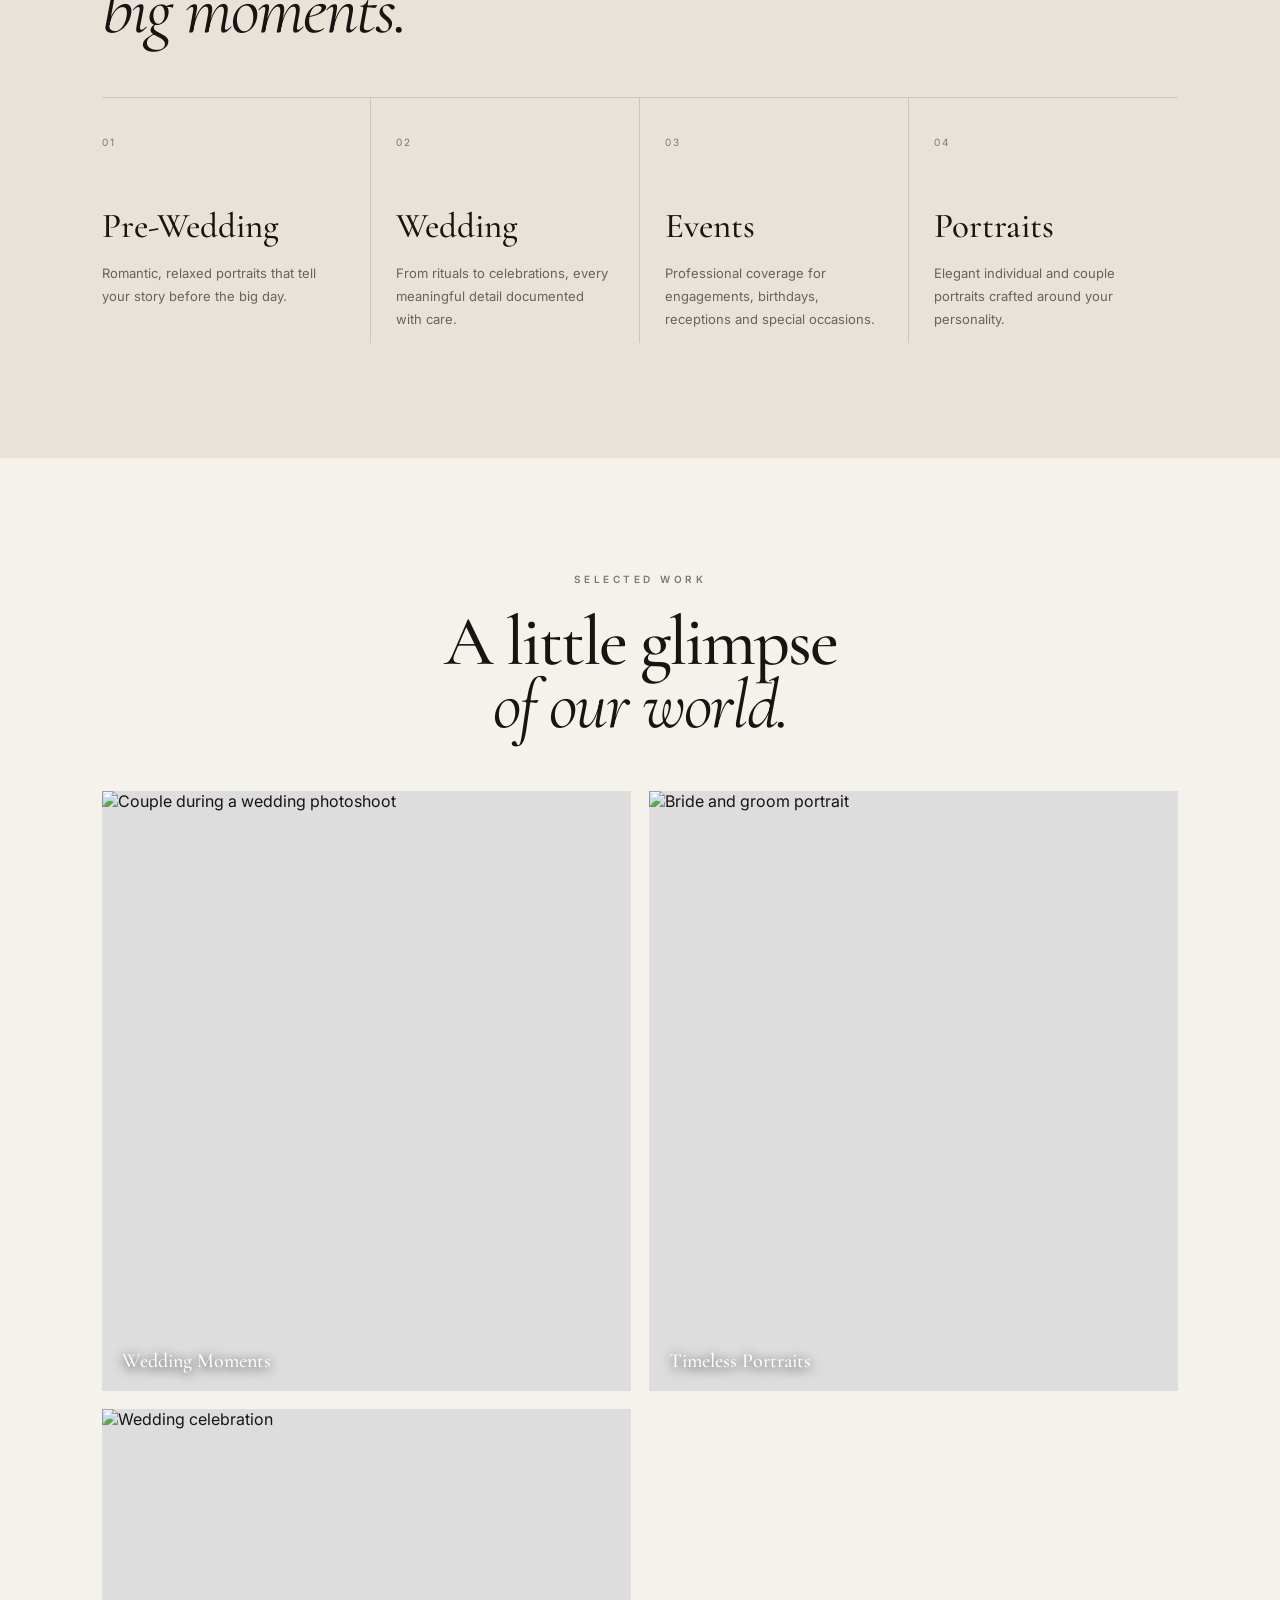
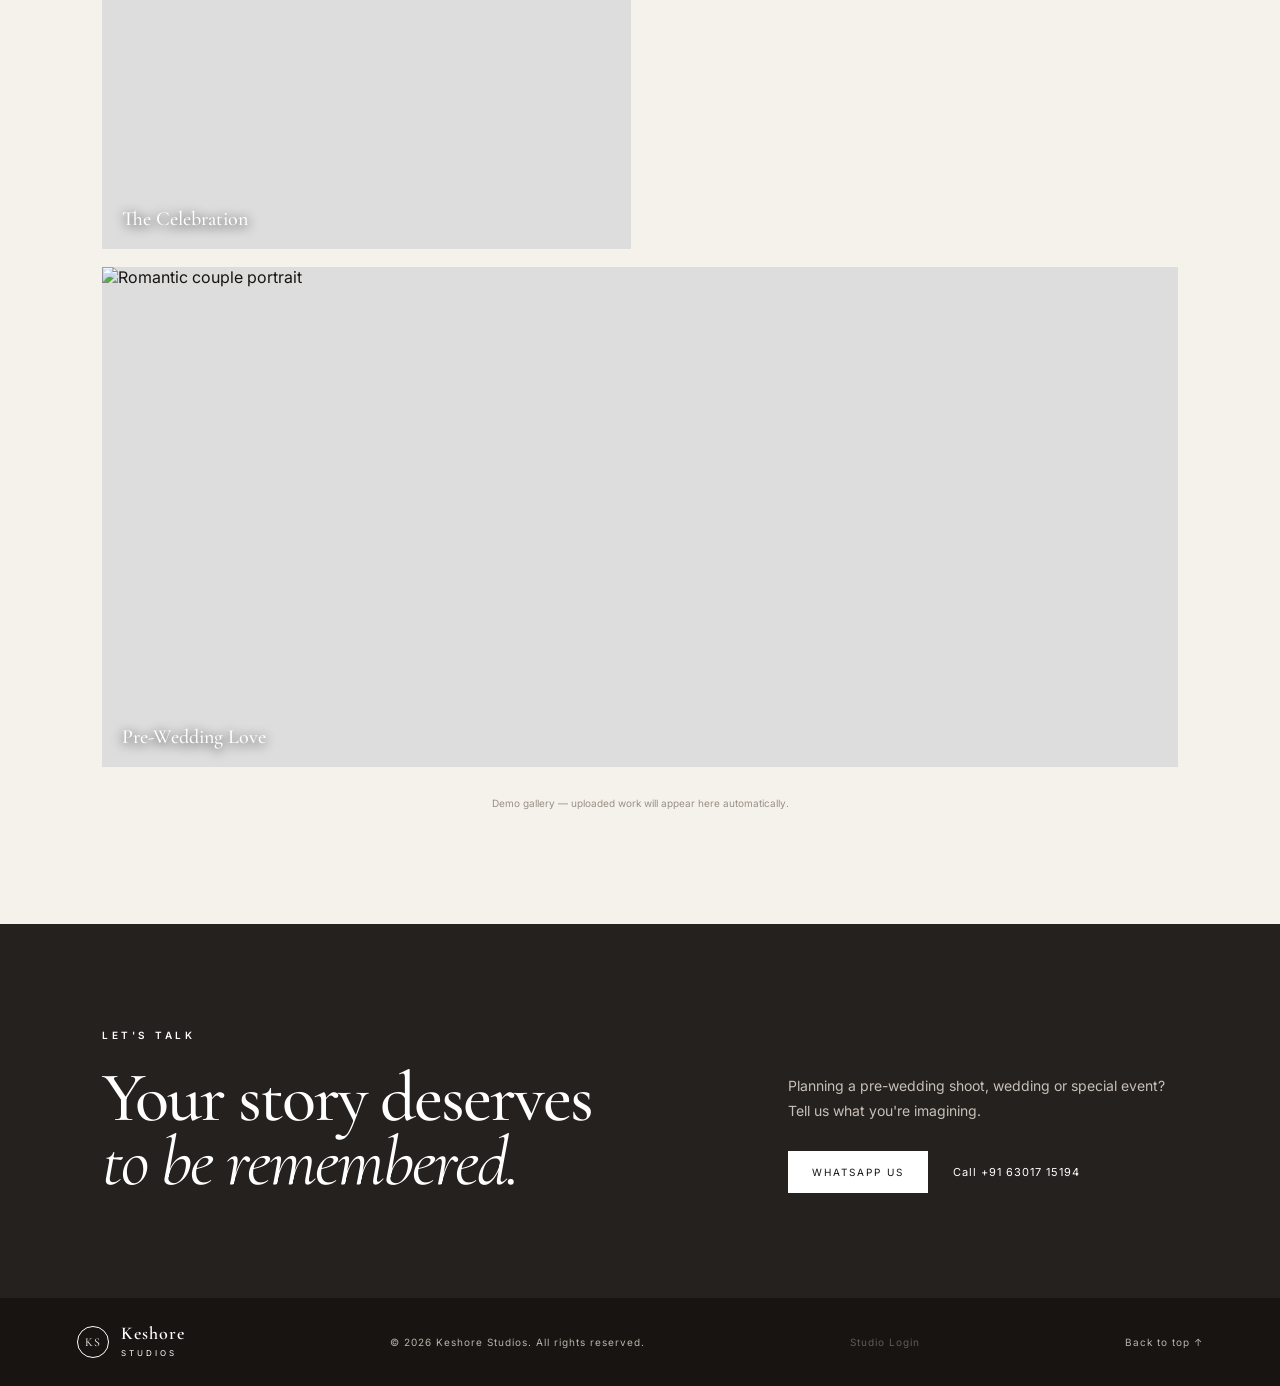
==== commit 171be27a: "Use Keshore Studios branding on public site" ====
--- a/index.html
+++ b/index.html
@@ -3,11 +3,11 @@
 <head>
   <meta charset="UTF-8" />
   <meta name="viewport" content="width=device-width, initial-scale=1.0" />
-  <meta name="description" content="Kishore Studios — premium wedding, pre-wedding and event photography." />
-  <meta property="og:title" content="Kishore Studios | Wedding & Event Photography" />
+  <meta name="description" content="Keshore Studios — premium wedding, pre-wedding and event photography." />
+  <meta property="og:title" content="Keshore Studios | Wedding & Event Photography" />
   <meta property="og:description" content="Timeless photography for the moments you never want to forget." />
   <meta name="theme-color" content="#171411" />
-  <title>Kishore Studios | Wedding & Event Photography</title>
+  <title>Keshore Studios | Wedding & Event Photography</title>
   <link rel="preconnect" href="https://fonts.googleapis.com">
   <link rel="preconnect" href="https://fonts.gstatic.com" crossorigin>
   <link href="https://fonts.googleapis.com/css2?family=Cormorant+Garamond:wght@400;500;600;700&family=Inter:wght@400;500;600&display=swap" rel="stylesheet">
@@ -15,7 +15,7 @@
 </head>
 <body>
   <header class="site-header" id="home">
-    <a class="brand" href="#home" aria-label="Kishore Studios home"><span class="brand-mark">KS</span><span><strong>Kishore</strong><small>STUDIOS</small></span></a>
+    <a class="brand" href="#home" aria-label="Keshore Studios home"><span class="brand-mark">KS</span><span><strong>Keshore</strong><small>STUDIOS</small></span></a>
     <button class="menu-toggle" aria-label="Open menu" aria-expanded="false">☰</button>
     <nav class="nav" aria-label="Primary navigation"><a href="#home">Home</a><a href="#about">About</a><a href="#services">Services</a><a href="#gallery">Gallery</a><a href="#contact">Contact</a></nav>
   </header>
@@ -29,10 +29,10 @@
         <p class="hero-copy">Timeless photography for the moments you never want to forget.</p>
         <div class="hero-actions"><a class="btn btn-light" href="#gallery">Explore our work</a><a class="text-link" href="#contact">Book a shoot →</a></div>
       </div>
-      <div class="hero-note">KISHORE STUDIOS<br><span>CAPTURING LOVE, NATURALLY</span></div>
+      <div class="hero-note">KESHORE STUDIOS<br><span>CAPTURING LOVE, NATURALLY</span></div>
     </section>
 
-    <section class="intro section" id="about"><div><p class="eyebrow dark">OUR APPROACH</p><h2>Every frame should<br><em>feel like you.</em></h2></div><div class="intro-copy"><p>From quiet glances to loud celebrations, we capture the real moments that make your story yours.</p><p>Based on a passion for natural light, honest emotions and elegant composition, Kishore Studios creates photographs that stay beautiful for years.</p><a class="line-link" href="#contact">Let's create something beautiful <span>→</span></a></div></section>
+    <section class="intro section" id="about"><div><p class="eyebrow dark">OUR APPROACH</p><h2>Every frame should<br><em>feel like you.</em></h2></div><div class="intro-copy"><p>From quiet glances to loud celebrations, we capture the real moments that make your story yours.</p><p>Based on a passion for natural light, honest emotions and elegant composition, Keshore Studios creates photographs that stay beautiful for years.</p><a class="line-link" href="#contact">Let's create something beautiful <span>→</span></a></div></section>
 
     <section class="services section" id="services"><div class="section-heading"><p class="eyebrow dark">WHAT WE DO</p><h2>Made for your<br><em>big moments.</em></h2></div><div class="service-grid"><article class="service-card"><span>01</span><h3>Pre-Wedding</h3><p>Romantic, relaxed portraits that tell your story before the big day.</p></article><article class="service-card"><span>02</span><h3>Wedding</h3><p>From rituals to celebrations, every meaningful detail documented with care.</p></article><article class="service-card"><span>03</span><h3>Events</h3><p>Professional coverage for engagements, birthdays, receptions and special occasions.</p></article><article class="service-card"><span>04</span><h3>Portraits</h3><p>Elegant individual and couple portraits crafted around your personality.</p></article></div></section>
 
@@ -44,13 +44,13 @@
         <figure class="gallery-item"><img src="https://images.unsplash.com/photo-1511285560929-80b456fea0bc?auto=format&fit=crop&w=1000&q=85" alt="Wedding celebration" loading="lazy"><figcaption>The Celebration</figcaption></figure>
         <figure class="gallery-item wide"><img src="https://images.unsplash.com/photo-1519225421980-715cb0215aed?auto=format&fit=crop&w=1400&q=85" alt="Romantic couple portrait" loading="lazy"><figcaption>Pre-Wedding Love</figcaption></figure>
       </div>
-      <p id="galleryStatus" class="demo-note">Demo gallery — Kishore's uploaded work will appear here automatically.</p>
+      <p id="galleryStatus" class="demo-note">Demo gallery — uploaded work will appear here automatically.</p>
     </section>
 
-    <section class="cta" id="contact"><div><p class="eyebrow">LET'S TALK</p><h2>Your story deserves<br><em>to be remembered.</em></h2></div><div class="cta-copy"><p>Planning a pre-wedding shoot, wedding or special event? Tell us what you're imagining.</p><div class="contact-actions"><a class="btn btn-light" href="https://wa.me/916301715194?text=Hi%20Kishore%20Studios%2C%20I%27d%20like%20to%20enquire%20about%20a%20photoshoot." target="_blank" rel="noopener">WhatsApp us</a><a class="phone-link" href="tel:+916301715194">Call +91 63017 15194</a></div></div></section>
+    <section class="cta" id="contact"><div><p class="eyebrow">LET'S TALK</p><h2>Your story deserves<br><em>to be remembered.</em></h2></div><div class="cta-copy"><p>Planning a pre-wedding shoot, wedding or special event? Tell us what you're imagining.</p><div class="contact-actions"><a class="btn btn-light" href="https://wa.me/916301715194?text=Hi%20Keshore%20Studios%2C%20I%27d%20like%20to%20enquire%20about%20a%20photoshoot." target="_blank" rel="noopener">WhatsApp us</a><a class="phone-link" href="tel:+916301715194">Call +91 63017 15194</a></div></div></section>
   </main>
 
-  <footer><div class="brand footer-brand"><span class="brand-mark">KS</span><span><strong>Kishore</strong><small>STUDIOS</small></span></div><p>© <span id="year"></span> Kishore Studios. All rights reserved.</p><a class="admin-entry" href="admin.html">Studio Login</a><a href="#home">Back to top ↑</a></footer>
+  <footer><div class="brand footer-brand"><span class="brand-mark">KS</span><span><strong>Keshore</strong><small>STUDIOS</small></span></div><p>© <span id="year"></span> Keshore Studios. All rights reserved.</p><a class="admin-entry" href="admin.html">Studio Login</a><a href="#home">Back to top ↑</a></footer>
   <script src="https://cdn.jsdelivr.net/npm/@supabase/supabase-js@2"></script>
   <script src="config.js"></script>
   <script src="script.js"></script>
--- a/styles.css
+++ b/styles.css
@@ -1 +1,5 @@
-:root{--ink:#171411;--paper:#f5f1eb;--muted:#81776d;--line:#d8d0c7;--accent:#b28a62}*{box-sizing:border-box}html{scroll-behavior:smooth}body{margin:0;background:var(--paper);color:var(--ink);font-family:Inter,Arial,sans-serif}h1,h2,h3,p{margin:0}.site-header{position:absolute;z-index:10;top:0;left:0;width:100%;display:flex;align-items:center;justify-content:space-between;padding:28px 6vw;color:#fff}.brand{display:flex;gap:12px;align-items:center;color:inherit;text-decoration:none}.brand-mark{width:42px;height:42px;border:1px solid currentColor;border-radius:50%;display:grid;place-items:center;font-family:'Cormorant Garamond',serif;font-size:15px}.brand strong{display:block;font-family:'Cormorant Garamond',serif;font-size:24px;font-weight:600;line-height:.8}.brand small{font-size:8px;letter-spacing:3px;display:block;margin-top:7px}.nav{display:flex;gap:32px}.nav a{color:inherit;text-decoration:none;font-size:11px;letter-spacing:1.7px;text-transform:uppercase}.nav a:hover{opacity:.65}.menu-toggle{display:none;background:none;border:0;color:#fff;font-size:25px}.hero{min-height:100vh;background:url('https://images.unsplash.com/photo-1511285560929-80b456fea0bc?auto=format&fit=crop&w=2200&q=90') center/cover;position:relative;color:#fff;display:flex;align-items:center;padding:100px 8vw}.hero-overlay{position:absolute;inset:0;background:linear-gradient(90deg,rgba(10,8,6,.68),rgba(10,8,6,.12))}.hero-content{position:relative;max-width:720px}.eyebrow{font-size:10px;letter-spacing:3.5px;font-weight:600;margin-bottom:25px}.hero h1{font:500 clamp(58px,8vw,105px)/.86 'Cormorant Garamond',serif;letter-spacing:-3px}.hero h1 em,h2 em{font-weight:400}.hero-copy{font-size:15px;line-height:1.8;max-width:420px;margin:30px 0}.hero-actions{display:flex;align-items:center;gap:30px}.btn{display:inline-block;text-decoration:none;padding:15px 24px;font-size:10px;text-transform:uppercase;letter-spacing:2px}.btn-light{background:#fff;color:#171411}.text-link{color:#fff;text-decoration:none;font-size:11px;letter-spacing:1.5px;text-transform:uppercase}.hero-note{position:absolute;right:7vw;bottom:45px;font:500 14px 'Cormorant Garamond',serif;letter-spacing:3px}.hero-note span{font:8px Inter,sans-serif;letter-spacing:2px;opacity:.7}.section{padding:115px 8vw}.intro{display:grid;grid-template-columns:1fr 1fr;gap:9vw;align-items:center}.eyebrow.dark{color:var(--muted)}h2{font:500 clamp(48px,5.5vw,78px)/.9 'Cormorant Garamond',serif;letter-spacing:-2px}.intro-copy{max-width:490px}.intro-copy p{font-size:16px;line-height:1.9;color:#5d554e;margin-bottom:18px}.line-link{display:inline-flex;gap:22px;margin-top:20px;color:var(--ink);text-decoration:none;font-size:11px;letter-spacing:1.5px;text-transform:uppercase;border-bottom:1px solid #aaa;padding-bottom:10px}.services{background:#e9e2d9}.section-heading{margin-bottom:55px}.service-grid{display:grid;grid-template-columns:repeat(4,1fr);border-top:1px solid #cfc6bb}.service-card{padding:32px 25px 10px 0;border-right:1px solid #cfc6bb;min-height:245px}.service-card:not(:first-child){padding-left:25px}.service-card:last-child{border-right:0}.service-card span{font-size:10px;color:var(--muted);letter-spacing:2px}.service-card h3{font:500 35px 'Cormorant Garamond',serif;margin:55px 0 15px}.service-card p{font-size:13px;line-height:1.8;color:#6a625a;max-width:240px}.gallery{background:var(--paper)}.centered{text-align:center}.gallery-grid{display:grid;grid-template-columns:1fr 1fr;gap:18px;max-width:1200px;margin:auto}.gallery-item{margin:0;position:relative;overflow:hidden}.gallery-item img{display:block;width:100%;height:440px;object-fit:cover;transition:transform .6s}.gallery-item.tall img{height:600px}.gallery-item.wide{grid-column:span 2}.gallery-item.wide img{height:500px}.gallery-item:hover img{transform:scale(1.025)}.gallery-item figcaption{position:absolute;bottom:18px;left:20px;color:#fff;font:500 20px 'Cormorant Garamond',serif;text-shadow:0 2px 12px #000}.demo-note{text-align:center;font-size:10px;color:#9a9086;margin-top:30px}.cta{padding:105px 8vw;background:#25211e;color:#fff;display:grid;grid-template-columns:1.2fr .8fr;gap:8vw;align-items:end}.cta-copy p{color:#c8c0b8;line-height:1.8;font-size:14px;max-width:390px;margin-bottom:28px}footer{padding:28px 6vw;background:#171411;color:#bcb3aa;display:flex;align-items:center;justify-content:space-between;font-size:10px;letter-spacing:1px}.footer-brand{color:#fff}.footer-brand .brand-mark{width:32px;height:32px;font-size:12px}.footer-brand strong{font-size:18px}footer a{color:inherit;text-decoration:none}@media(max-width:800px){.site-header{padding:22px 5vw}.nav{display:none;position:absolute;top:78px;left:5vw;right:5vw;padding:25px;background:#171411;flex-direction:column;gap:20px}.nav.open{display:flex}.menu-toggle{display:block}.hero{padding:120px 7vw 80px;min-height:90vh}.hero h1{font-size:64px}.hero-note{display:none}.section{padding:80px 7vw}.intro,.cta{grid-template-columns:1fr;gap:45px}.service-grid{grid-template-columns:1fr 1fr}.service-card{border-bottom:1px solid #cfc6bb}.service-card:nth-child(2){border-right:0}.gallery-grid{grid-template-columns:1fr}.gallery-item.tall img,.gallery-item img,.gallery-item.wide img{height:420px}.gallery-item.wide{grid-column:auto}footer{gap:20px;flex-wrap:wrap}}@media(max-width:480px){.hero h1{font-size:56px}.service-grid{grid-template-columns:1fr}.service-card,.service-card:not(:first-child){padding:28px 0;border-right:0}.service-card h3{margin-top:35px}.gallery-item.tall img,.gallery-item img,.gallery-item.wide img{height:380px}footer{flex-direction:column;align-items:flex-start}}
+:root{--ink:#171411;--paper:#f5f1eb;--muted:#81776d;--line:#d8d0c7;--accent:#b28a62;--dark:#25211e}*{box-sizing:border-box}html{scroll-behavior:smooth}body{margin:0;background:var(--paper);color:var(--ink);font-family:Inter,Arial,sans-serif}h1,h2,h3,p{margin:0}.site-header{position:absolute;z-index:10;top:0;left:0;width:100%;display:flex;align-items:center;justify-content:space-between;padding:28px 6vw;color:#fff}.brand{display:flex;gap:12px;align-items:center;color:inherit;text-decoration:none}.brand-mark{width:42px;height:42px;border:1px solid currentColor;border-radius:50%;display:grid;place-items:center;font-family:'Cormorant Garamond',serif;font-size:15px}.brand strong{display:block;font-family:'Cormorant Garamond',serif;font-size:24px;font-weight:600;line-height:.8}.brand small{font-size:8px;letter-spacing:3px;display:block;margin-top:7px}.nav{display:flex;gap:32px}.nav a{color:inherit;text-decoration:none;font-size:11px;letter-spacing:1.7px;text-transform:uppercase}.nav a:hover{opacity:.65}.menu-toggle{display:none;background:none;border:0;color:#fff;font-size:25px}.hero{min-height:100vh;background:url('https://images.unsplash.com/photo-1511285560929-80b456fea0bc?auto=format&fit=crop&w=2200&q=90') center/cover;position:relative;color:#fff;display:flex;align-items:center;padding:100px 8vw}.hero-overlay{position:absolute;inset:0;background:linear-gradient(90deg,rgba(10,8,6,.68),rgba(10,8,6,.12))}.hero-content{position:relative;max-width:720px}.eyebrow{font-size:10px;letter-spacing:3.5px;font-weight:600;margin-bottom:25px}.hero h1{font:500 clamp(58px,8vw,105px)/.86 'Cormorant Garamond',serif;letter-spacing:-3px}.hero h1 em,h2 em{font-weight:400}.hero-copy{font-size:15px;line-height:1.8;max-width:420px;margin:30px 0}.hero-actions{display:flex;align-items:center;gap:30px}.btn{display:inline-block;text-decoration:none;border:0;cursor:pointer;padding:15px 24px;font-size:10px;text-transform:uppercase;letter-spacing:2px;font-family:Inter,Arial,sans-serif}.btn-light{background:#fff;color:#171411}.btn-dark{background:#171411;color:#fff}.btn-outline{background:transparent;color:inherit;border:1px solid currentColor}.btn:disabled{opacity:.45;cursor:not-allowed}.text-link{color:#fff;text-decoration:none;font-size:11px;letter-spacing:1.5px;text-transform:uppercase}.hero-note{position:absolute;right:7vw;bottom:45px;font:500 14px 'Cormorant Garamond',serif;letter-spacing:3px}.hero-note span{font:8px Inter,sans-serif;letter-spacing:2px;opacity:.7}.section{padding:115px 8vw}.intro{display:grid;grid-template-columns:1fr 1fr;gap:9vw;align-items:center}.eyebrow.dark{color:var(--muted)}h2{font:500 clamp(48px,5.5vw,78px)/.9 'Cormorant Garamond',serif;letter-spacing:-2px}.intro-copy{max-width:490px}.intro-copy p{font-size:16px;line-height:1.9;color:#5d554e;margin-bottom:18px}.line-link{display:inline-flex;gap:22px;margin-top:20px;color:var(--ink);text-decoration:none;font-size:11px;letter-spacing:1.5px;text-transform:uppercase;border-bottom:1px solid #aaa;padding-bottom:10px}.services{background:#e9e2d9}.section-heading{margin-bottom:55px}.service-grid{display:grid;grid-template-columns:repeat(4,1fr);border-top:1px solid #cfc6bb}.service-card{padding:32px 25px 10px 0;border-right:1px solid #cfc6bb;min-height:245px}.service-card:not(:first-child){padding-left:25px}.service-card:last-child{border-right:0}.service-card span{font-size:10px;color:var(--muted);letter-spacing:2px}.service-card h3{font:500 35px 'Cormorant Garamond',serif;margin:55px 0 15px}.service-card p{font-size:13px;line-height:1.8;color:#6a625a;max-width:240px}.gallery{background:var(--paper)}.centered{text-align:center}.gallery-grid{display:grid;grid-template-columns:1fr 1fr;gap:18px;max-width:1200px;margin:auto}.gallery-item{margin:0;position:relative;overflow:hidden;background:#ddd}.gallery-item img,.gallery-item video{display:block;width:100%;height:440px;object-fit:cover;transition:transform .6s}.gallery-item.tall img,.gallery-item.tall video{height:600px}.gallery-item.wide{grid-column:span 2}.gallery-item.wide img,.gallery-item.wide video{height:500px}.gallery-item:hover img,.gallery-item:hover video{transform:scale(1.025)}.gallery-item figcaption{position:absolute;bottom:18px;left:20px;color:#fff;font:500 20px 'Cormorant Garamond',serif;text-shadow:0 2px 12px #000}.demo-note{text-align:center;font-size:10px;color:#9a9086;margin-top:30px}.cta{padding:105px 8vw;background:#25211e;color:#fff;display:grid;grid-template-columns:1.2fr .8fr;gap:8vw;align-items:end}.cta-copy p{color:#c8c0b8;line-height:1.8;font-size:14px;max-width:390px;margin-bottom:28px}.contact-actions{display:flex;align-items:center;gap:25px;flex-wrap:wrap}.phone-link{color:#fff;text-decoration:none;font-size:11px;letter-spacing:1px}footer{padding:28px 6vw;background:#171411;color:#bcb3aa;display:flex;align-items:center;gap:22px;justify-content:space-between;font-size:10px;letter-spacing:1px}.footer-brand{color:#fff}.footer-brand .brand-mark{width:32px;height:32px;font-size:12px}.footer-brand strong{font-size:18px}footer a{color:inherit;text-decoration:none}.admin-entry{opacity:.45}.admin-entry:hover{opacity:1}
+/* Admin */
+.admin-body{min-height:100vh;background:#eee8df}.admin-shell{min-height:100vh}.admin-login{max-width:510px;margin:0 auto;min-height:100vh;display:flex;flex-direction:column;justify-content:center;padding:60px 28px}.admin-brand{display:flex;gap:12px;align-items:center;color:var(--ink);text-decoration:none;margin-bottom:70px}.admin-brand strong{display:block;font:600 24px/0.8 'Cormorant Garamond',serif}.admin-brand small{display:block;font-size:8px;letter-spacing:3px;margin-top:7px}.admin-login h1,.admin-heading h1{font:600 clamp(50px,7vw,80px)/.9 'Cormorant Garamond',serif;letter-spacing:-2px}.admin-subtitle{color:#70675f;line-height:1.7;margin:22px 0 34px}.admin-form{display:grid;gap:18px}.admin-form label,.upload-form label{display:grid;gap:8px;font-size:10px;text-transform:uppercase;letter-spacing:1.5px;color:#6f665e}.admin-form input,.upload-form input,.upload-form select{width:100%;padding:15px 14px;border:1px solid #cfc6bb;background:#faf7f2;color:var(--ink);font:14px Inter,Arial,sans-serif;outline:none}.admin-form input:focus,.upload-form input:focus,.upload-form select:focus{border-color:var(--ink)}.form-message{min-height:20px;font-size:12px;color:#756b63}.form-message.error{color:#9b3d35}.form-message.success{color:#42704c}.back-link{margin-top:30px;color:#6f665e;text-decoration:none;font-size:11px;letter-spacing:1px}.admin-dashboard{max-width:1280px;margin:auto;padding:30px 5vw 100px}.admin-topbar{display:flex;align-items:center;justify-content:space-between;border-bottom:1px solid var(--line);padding-bottom:22px}.admin-topbar .admin-brand{margin:0}.admin-actions{display:flex;align-items:center;gap:18px;font-size:11px;color:#6f665e}.admin-heading{padding:80px 0 50px;display:flex;justify-content:space-between;align-items:end;gap:30px}.admin-heading p:not(.eyebrow){color:#756c64;line-height:1.7;margin-top:18px}.card-panel{background:#f8f4ee;border:1px solid var(--line);padding:34px}.upload-panel{box-shadow:0 15px 45px rgba(40,30,20,.05)}.panel-title{display:flex;justify-content:space-between;align-items:start;gap:20px;margin-bottom:35px}.panel-title h2{font-size:44px}.status-dot{font-size:10px;letter-spacing:1.5px;text-transform:uppercase;color:#9b3d35}.status-dot.ready{color:#42704c}.upload-form{display:grid;gap:24px}.upload-row{display:grid;grid-template-columns:2fr 1fr;gap:20px}.drop-zone{min-height:190px;border:1px dashed #bdb2a7;background:#f3eee7;display:grid!important;place-items:center;align-content:center;text-align:center;cursor:pointer;padding:30px}.drop-zone input{display:none}.drop-icon{font-size:30px;font-weight:300}.drop-zone strong{font:600 23px 'Cormorant Garamond',serif;text-transform:none;letter-spacing:0;color:var(--ink)}.drop-zone small{font-size:11px;color:#827970;text-transform:none;letter-spacing:0;margin-top:7px}.file-summary{font-size:11px;color:#9a9086;margin-top:8px}.progress-wrap{display:grid;gap:8px}.progress-bar{height:4px;background:#ddd4ca;overflow:hidden}.progress-bar span{display:block;height:100%;width:0;background:#171411;transition:width .25s}.progress-wrap p{font-size:11px;color:#766d65}.security-note{border-top:1px solid var(--line);padding-top:20px;margin-top:5px;font-size:11px;line-height:1.7;color:#786e65}.library-section{padding-top:80px}.admin-gallery{display:grid;grid-template-columns:repeat(3,1fr);gap:18px}.admin-card{background:#f8f4ee;border:1px solid var(--line);overflow:hidden}.admin-media{height:280px;position:relative;background:#ddd;overflow:hidden}.admin-media img,.admin-media video{width:100%;height:100%;object-fit:cover}.admin-media>span{position:absolute;left:12px;top:12px;padding:7px 9px;background:rgba(20,17,14,.78);color:#fff;font-size:9px;letter-spacing:1px;text-transform:uppercase}.admin-card-body{padding:15px;display:flex;align-items:center;justify-content:space-between;gap:15px}.admin-card-body strong{display:block;font:600 21px 'Cormorant Garamond',serif}.admin-card-body small{display:block;color:#92877e;font-size:9px;margin-top:5px;white-space:nowrap;overflow:hidden;text-overflow:ellipsis;max-width:190px}.delete-btn{border:1px solid #c9bfb4;background:transparent;color:#8f3d36;padding:8px 10px;font-size:9px;text-transform:uppercase;letter-spacing:1px;cursor:pointer}.delete-btn:disabled{opacity:.5}.empty-state{grid-column:1/-1;padding:50px;text-align:center;color:#877d74;background:#f8f4ee;border:1px dashed var(--line);font-size:13px}.empty-state.error{color:#9b3d35}
+@media(max-width:800px){.site-header{padding:22px 5vw}.nav{display:none;position:absolute;top:78px;left:5vw;right:5vw;padding:25px;background:#171411;flex-direction:column;gap:20px}.nav.open{display:flex}.menu-toggle{display:block}.hero{padding:120px 7vw 80px;min-height:90vh}.hero h1{font-size:64px}.hero-note{display:none}.section{padding:80px 7vw}.intro,.cta{grid-template-columns:1fr;gap:45px}.service-grid{grid-template-columns:1fr 1fr}.service-card{border-bottom:1px solid #cfc6bb}.service-card:nth-child(2){border-right:0}.gallery-grid{grid-template-columns:1fr}.gallery-item.tall img,.gallery-item.tall video,.gallery-item img,.gallery-item video,.gallery-item.wide img,.gallery-item.wide video{height:420px}.gallery-item.wide{grid-column:auto}footer{gap:20px;flex-wrap:wrap}.admin-heading{display:grid;align-items:start}.admin-gallery{grid-template-columns:1fr 1fr}.upload-row{grid-template-columns:1fr}.admin-actions span{display:none}}
+@media(max-width:480px){.hero h1{font-size:56px}.service-grid{grid-template-columns:1fr}.service-card,.service-card:not(:first-child){padding:28px 0;border-right:0}.service-card h3{margin-top:35px}.gallery-item.tall img,.gallery-item.tall video,.gallery-item img,.gallery-item video,.gallery-item.wide img,.gallery-item.wide video{height:380px}footer{flex-direction:column;align-items:flex-start}.admin-dashboard{padding-left:18px;padding-right:18px}.card-panel{padding:22px}.admin-gallery{grid-template-columns:1fr}.admin-topbar{align-items:start}.admin-heading h1{font-size:55px}.panel-title{display:block}.panel-title h2{font-size:38px}.status-dot{display:block;margin-top:12px}}
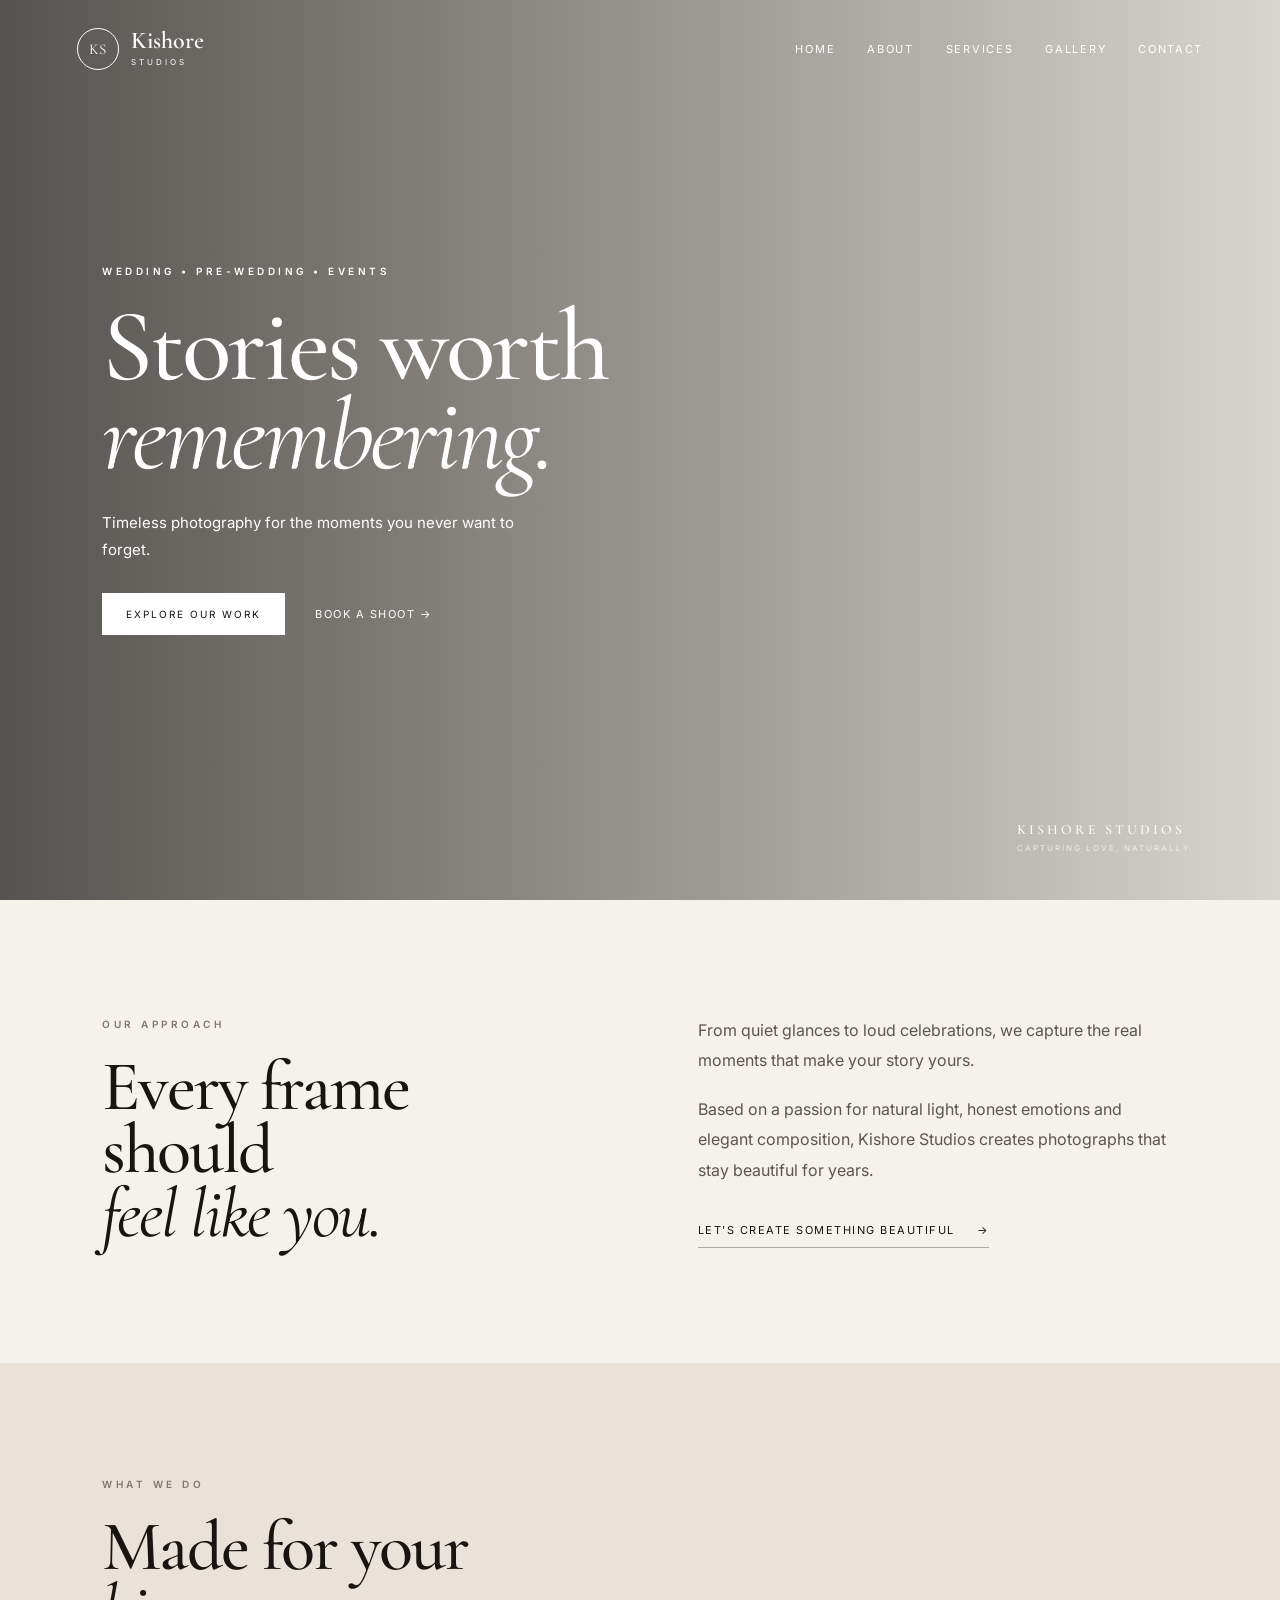
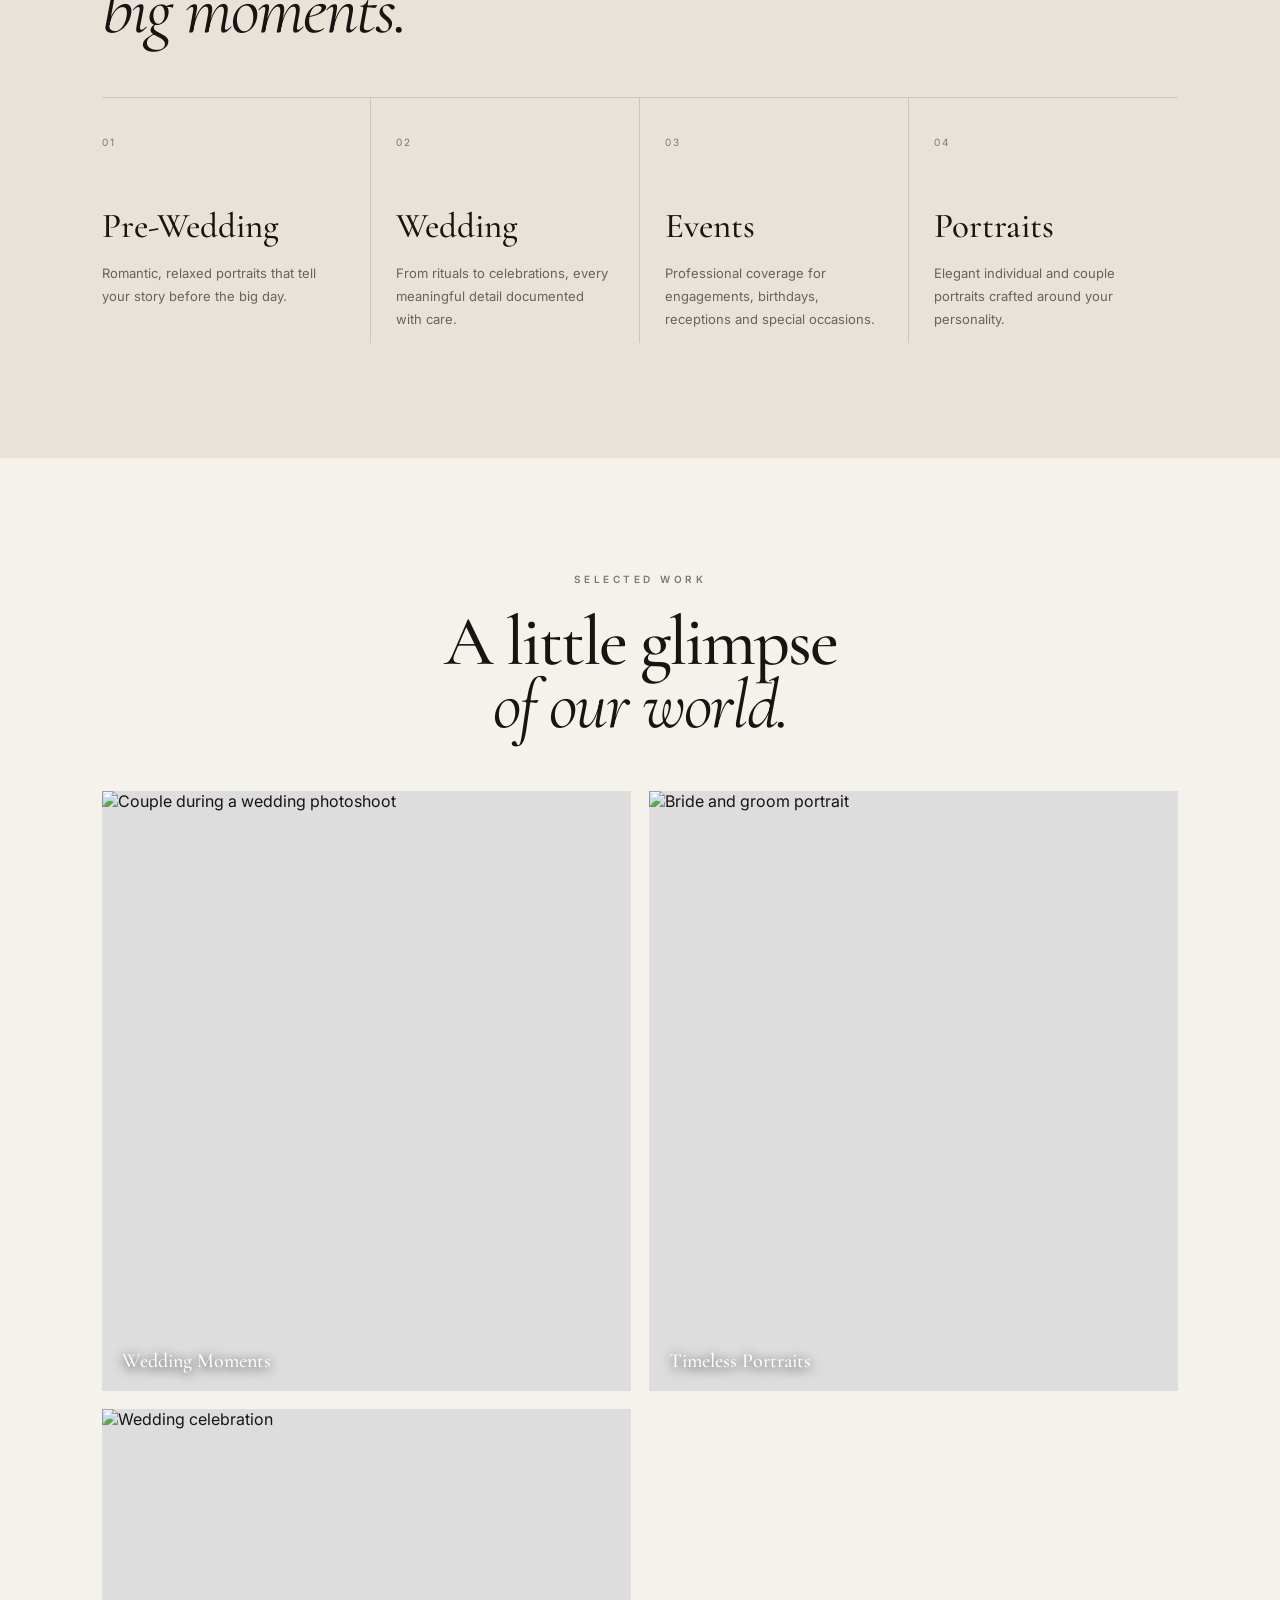
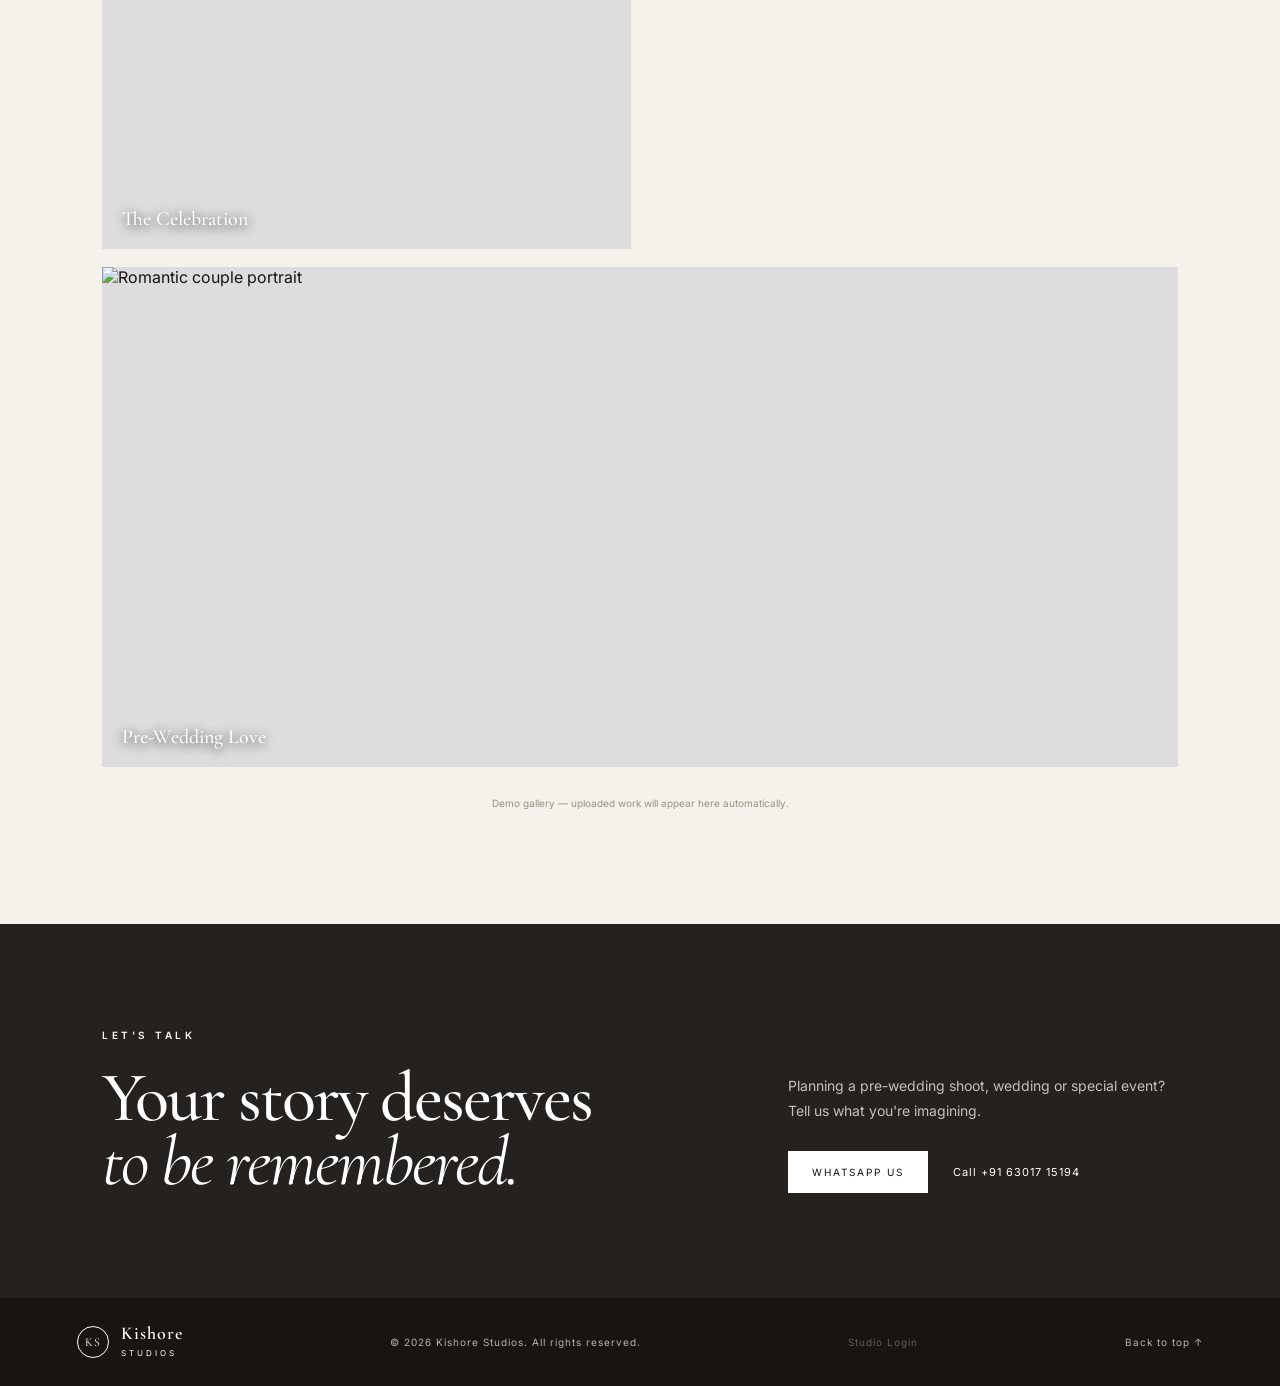
==== commit 400dd918: "Correct studio name to Kishore and refresh Supabase CDN" ====
--- a/index.html
+++ b/index.html
@@ -3,11 +3,11 @@
 <head>
   <meta charset="UTF-8" />
   <meta name="viewport" content="width=device-width, initial-scale=1.0" />
-  <meta name="description" content="Keshore Studios — premium wedding, pre-wedding and event photography." />
-  <meta property="og:title" content="Keshore Studios | Wedding & Event Photography" />
+  <meta name="description" content="Kishore Studios — premium wedding, pre-wedding and event photography." />
+  <meta property="og:title" content="Kishore Studios | Wedding & Event Photography" />
   <meta property="og:description" content="Timeless photography for the moments you never want to forget." />
   <meta name="theme-color" content="#171411" />
-  <title>Keshore Studios | Wedding & Event Photography</title>
+  <title>Kishore Studios | Wedding & Event Photography</title>
   <link rel="preconnect" href="https://fonts.googleapis.com">
   <link rel="preconnect" href="https://fonts.gstatic.com" crossorigin>
   <link href="https://fonts.googleapis.com/css2?family=Cormorant+Garamond:wght@400;500;600;700&family=Inter:wght@400;500;600&display=swap" rel="stylesheet">
@@ -15,7 +15,7 @@
 </head>
 <body>
   <header class="site-header" id="home">
-    <a class="brand" href="#home" aria-label="Keshore Studios home"><span class="brand-mark">KS</span><span><strong>Keshore</strong><small>STUDIOS</small></span></a>
+    <a class="brand" href="#home" aria-label="Kishore Studios home"><span class="brand-mark">KS</span><span><strong>Kishore</strong><small>STUDIOS</small></span></a>
     <button class="menu-toggle" aria-label="Open menu" aria-expanded="false">☰</button>
     <nav class="nav" aria-label="Primary navigation"><a href="#home">Home</a><a href="#about">About</a><a href="#services">Services</a><a href="#gallery">Gallery</a><a href="#contact">Contact</a></nav>
   </header>
@@ -29,10 +29,10 @@
         <p class="hero-copy">Timeless photography for the moments you never want to forget.</p>
         <div class="hero-actions"><a class="btn btn-light" href="#gallery">Explore our work</a><a class="text-link" href="#contact">Book a shoot →</a></div>
       </div>
-      <div class="hero-note">KESHORE STUDIOS<br><span>CAPTURING LOVE, NATURALLY</span></div>
+      <div class="hero-note">KISHORE STUDIOS<br><span>CAPTURING LOVE, NATURALLY</span></div>
     </section>
 
-    <section class="intro section" id="about"><div><p class="eyebrow dark">OUR APPROACH</p><h2>Every frame should<br><em>feel like you.</em></h2></div><div class="intro-copy"><p>From quiet glances to loud celebrations, we capture the real moments that make your story yours.</p><p>Based on a passion for natural light, honest emotions and elegant composition, Keshore Studios creates photographs that stay beautiful for years.</p><a class="line-link" href="#contact">Let's create something beautiful <span>→</span></a></div></section>
+    <section class="intro section" id="about"><div><p class="eyebrow dark">OUR APPROACH</p><h2>Every frame should<br><em>feel like you.</em></h2></div><div class="intro-copy"><p>From quiet glances to loud celebrations, we capture the real moments that make your story yours.</p><p>Based on a passion for natural light, honest emotions and elegant composition, Kishore Studios creates photographs that stay beautiful for years.</p><a class="line-link" href="#contact">Let's create something beautiful <span>→</span></a></div></section>
 
     <section class="services section" id="services"><div class="section-heading"><p class="eyebrow dark">WHAT WE DO</p><h2>Made for your<br><em>big moments.</em></h2></div><div class="service-grid"><article class="service-card"><span>01</span><h3>Pre-Wedding</h3><p>Romantic, relaxed portraits that tell your story before the big day.</p></article><article class="service-card"><span>02</span><h3>Wedding</h3><p>From rituals to celebrations, every meaningful detail documented with care.</p></article><article class="service-card"><span>03</span><h3>Events</h3><p>Professional coverage for engagements, birthdays, receptions and special occasions.</p></article><article class="service-card"><span>04</span><h3>Portraits</h3><p>Elegant individual and couple portraits crafted around your personality.</p></article></div></section>
 
@@ -47,12 +47,12 @@
       <p id="galleryStatus" class="demo-note">Demo gallery — uploaded work will appear here automatically.</p>
     </section>
 
-    <section class="cta" id="contact"><div><p class="eyebrow">LET'S TALK</p><h2>Your story deserves<br><em>to be remembered.</em></h2></div><div class="cta-copy"><p>Planning a pre-wedding shoot, wedding or special event? Tell us what you're imagining.</p><div class="contact-actions"><a class="btn btn-light" href="https://wa.me/916301715194?text=Hi%20Keshore%20Studios%2C%20I%27d%20like%20to%20enquire%20about%20a%20photoshoot." target="_blank" rel="noopener">WhatsApp us</a><a class="phone-link" href="tel:+916301715194">Call +91 63017 15194</a></div></div></section>
+    <section class="cta" id="contact"><div><p class="eyebrow">LET'S TALK</p><h2>Your story deserves<br><em>to be remembered.</em></h2></div><div class="cta-copy"><p>Planning a pre-wedding shoot, wedding or special event? Tell us what you're imagining.</p><div class="contact-actions"><a class="btn btn-light" href="https://wa.me/916301715194?text=Hi%20Kishore%20Studios%2C%20I%27d%20like%20to%20enquire%20about%20a%20photoshoot." target="_blank" rel="noopener">WhatsApp us</a><a class="phone-link" href="tel:+916301715194">Call +91 63017 15194</a></div></div></section>
   </main>
 
-  <footer><div class="brand footer-brand"><span class="brand-mark">KS</span><span><strong>Keshore</strong><small>STUDIOS</small></span></div><p>© <span id="year"></span> Keshore Studios. All rights reserved.</p><a class="admin-entry" href="admin.html">Studio Login</a><a href="#home">Back to top ↑</a></footer>
-  <script src="https://cdn.jsdelivr.net/npm/@supabase/supabase-js@2"></script>
-  <script src="config.js"></script>
-  <script src="script.js"></script>
+  <footer><div class="brand footer-brand"><span class="brand-mark">KS</span><span><strong>Kishore</strong><small>STUDIOS</small></span></div><p>© <span id="year"></span> Kishore Studios. All rights reserved.</p><a class="admin-entry" href="admin.html">Studio Login</a><a href="#home">Back to top ↑</a></footer>
+  <script src="https://unpkg.com/@supabase/supabase-js@2"></script>
+  <script src="config.js?v=20260926-4"></script>
+  <script src="script.js?v=20260926-4"></script>
 </body>
 </html>
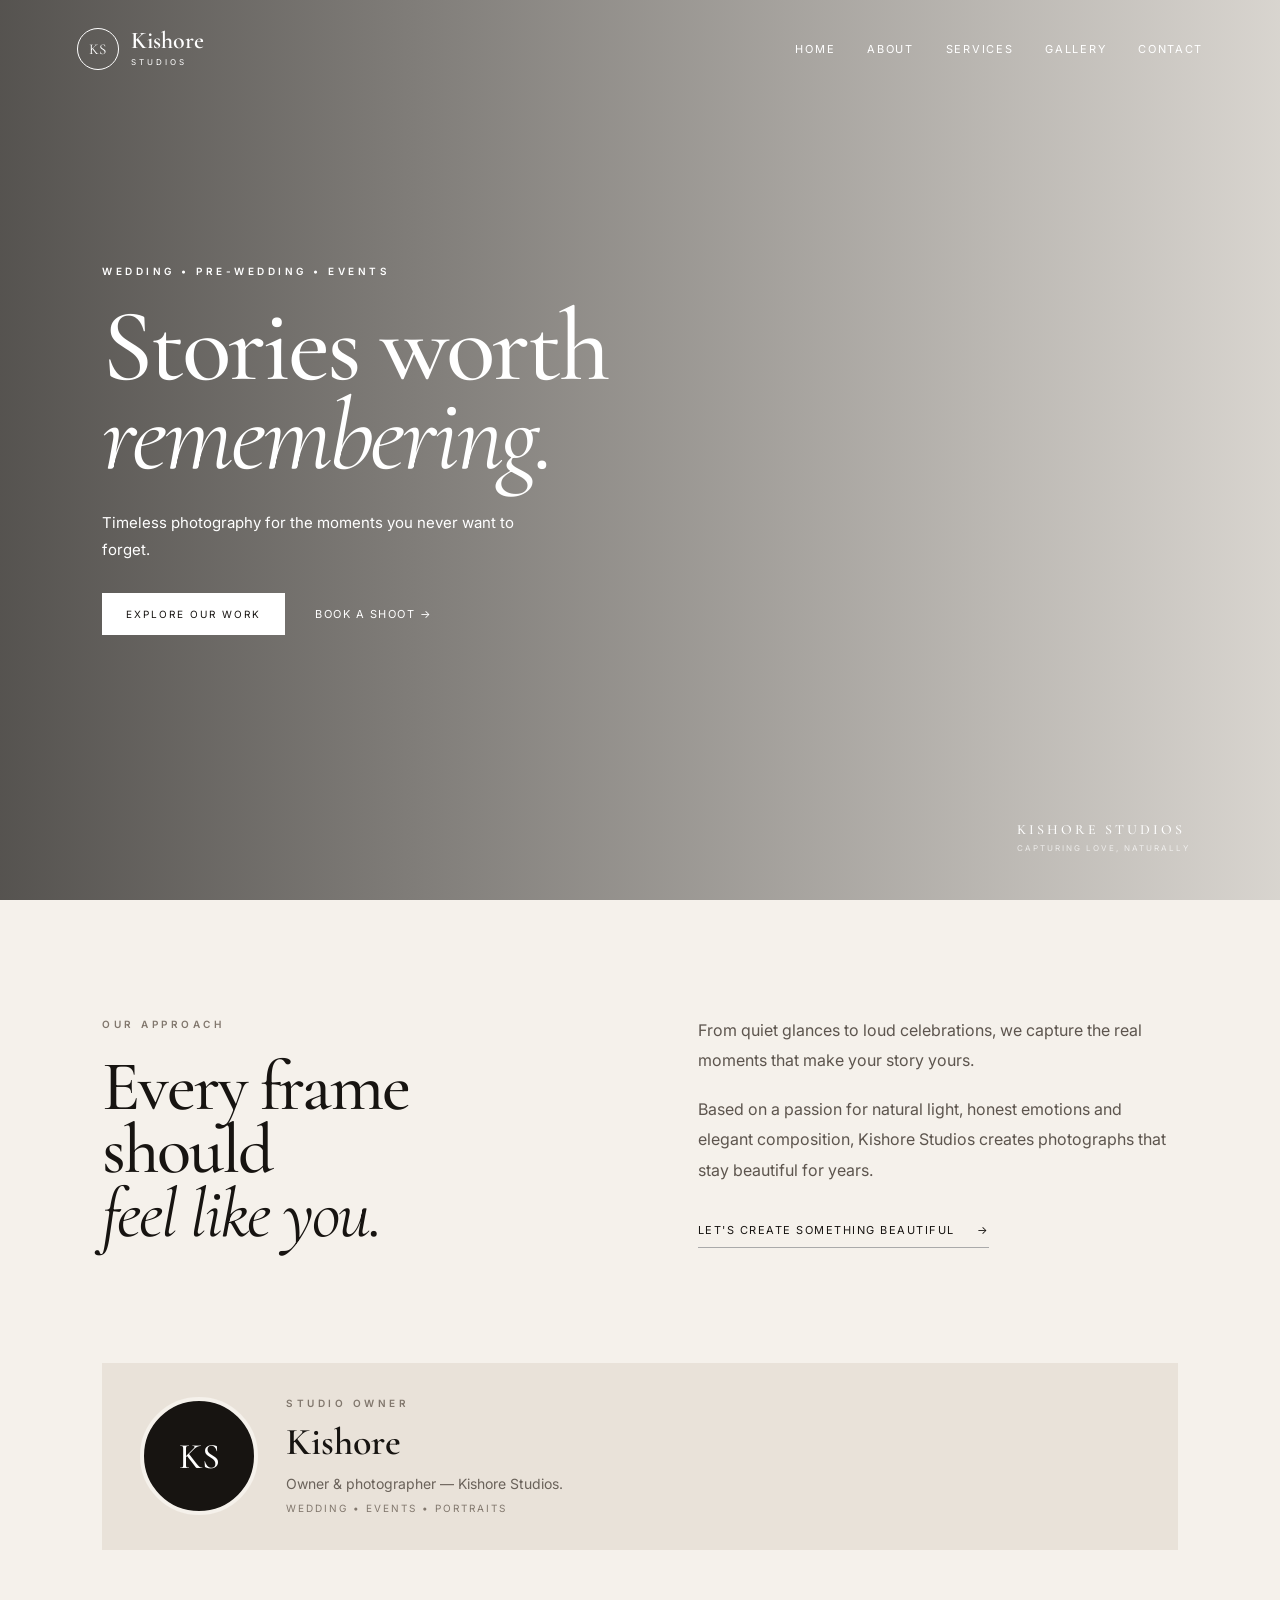
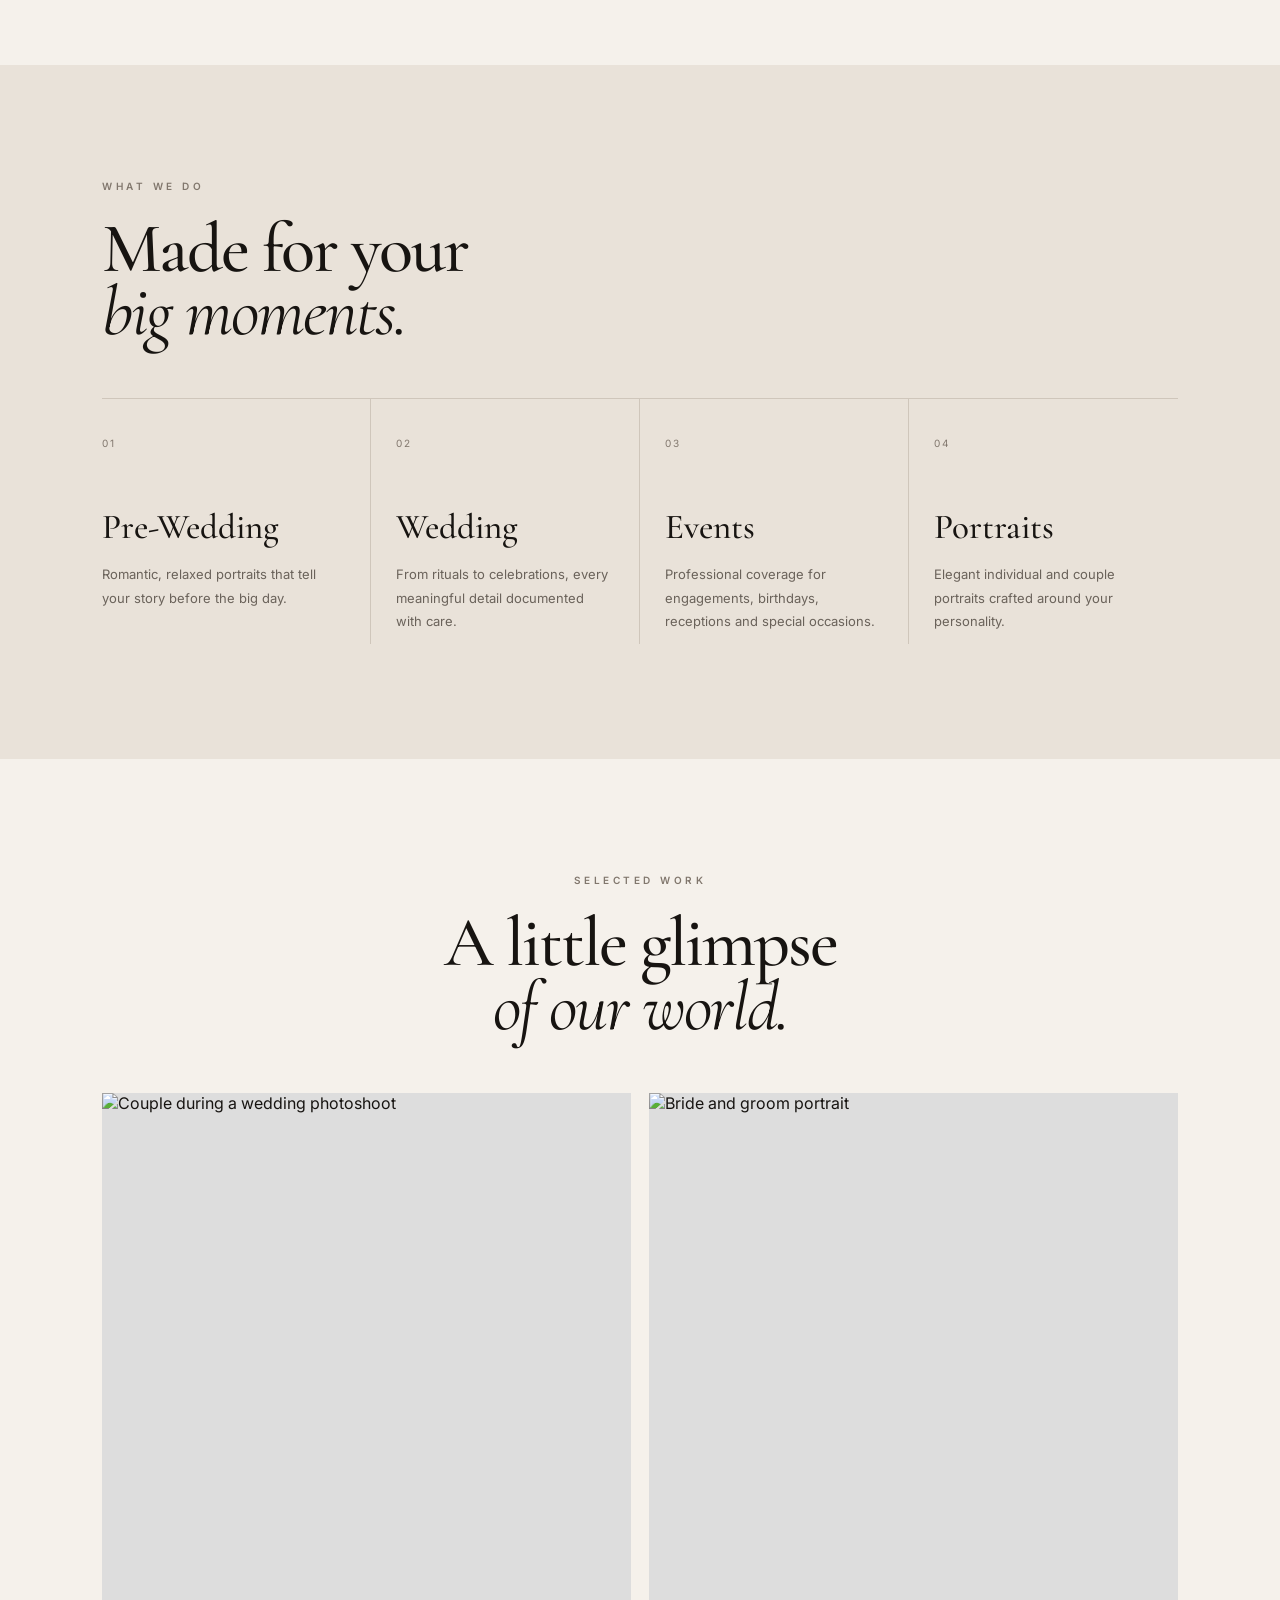
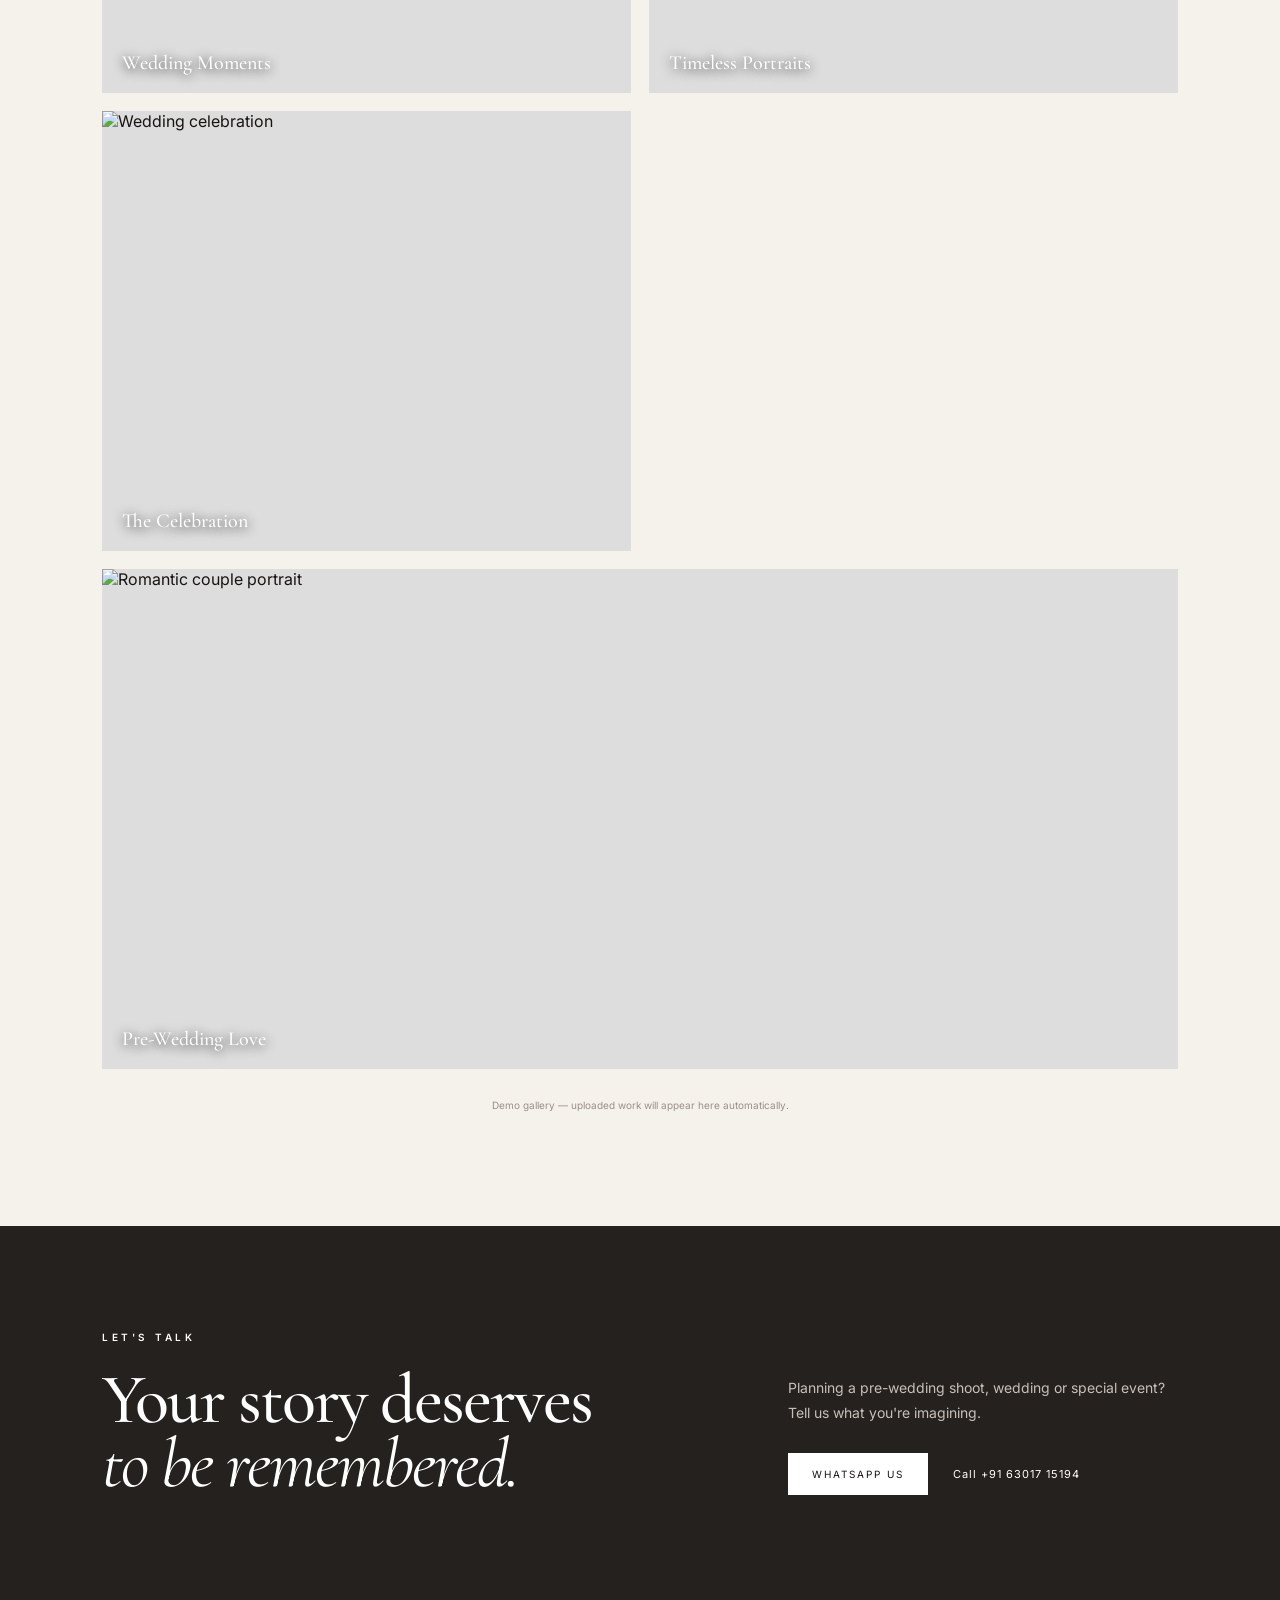
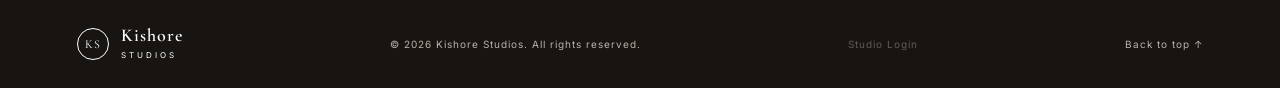
==== commit 7eff8c00: "Add Kishore owner profile section" ====
--- a/index.html
+++ b/index.html
@@ -12,6 +12,7 @@
   <link rel="preconnect" href="https://fonts.gstatic.com" crossorigin>
   <link href="https://fonts.googleapis.com/css2?family=Cormorant+Garamond:wght@400;500;600;700&family=Inter:wght@400;500;600&display=swap" rel="stylesheet">
   <link rel="stylesheet" href="styles.css" />
+  <link rel="stylesheet" href="owner.css" />
 </head>
 <body>
   <header class="site-header" id="home">
@@ -19,40 +20,15 @@
     <button class="menu-toggle" aria-label="Open menu" aria-expanded="false">☰</button>
     <nav class="nav" aria-label="Primary navigation"><a href="#home">Home</a><a href="#about">About</a><a href="#services">Services</a><a href="#gallery">Gallery</a><a href="#contact">Contact</a></nav>
   </header>
-
   <main>
-    <section class="hero">
-      <div class="hero-overlay"></div>
-      <div class="hero-content">
-        <p class="eyebrow">WEDDING • PRE-WEDDING • EVENTS</p>
-        <h1>Stories worth<br><em>remembering.</em></h1>
-        <p class="hero-copy">Timeless photography for the moments you never want to forget.</p>
-        <div class="hero-actions"><a class="btn btn-light" href="#gallery">Explore our work</a><a class="text-link" href="#contact">Book a shoot →</a></div>
-      </div>
-      <div class="hero-note">KISHORE STUDIOS<br><span>CAPTURING LOVE, NATURALLY</span></div>
-    </section>
-
+    <section class="hero"><div class="hero-overlay"></div><div class="hero-content"><p class="eyebrow">WEDDING • PRE-WEDDING • EVENTS</p><h1>Stories worth<br><em>remembering.</em></h1><p class="hero-copy">Timeless photography for the moments you never want to forget.</p><div class="hero-actions"><a class="btn btn-light" href="#gallery">Explore our work</a><a class="text-link" href="#contact">Book a shoot →</a></div></div><div class="hero-note">KISHORE STUDIOS<br><span>CAPTURING LOVE, NATURALLY</span></div></section>
     <section class="intro section" id="about"><div><p class="eyebrow dark">OUR APPROACH</p><h2>Every frame should<br><em>feel like you.</em></h2></div><div class="intro-copy"><p>From quiet glances to loud celebrations, we capture the real moments that make your story yours.</p><p>Based on a passion for natural light, honest emotions and elegant composition, Kishore Studios creates photographs that stay beautiful for years.</p><a class="line-link" href="#contact">Let's create something beautiful <span>→</span></a></div></section>
-
+    <section class="owner-card" aria-label="Studio owner"><div id="ownerAvatar" class="owner-avatar">KS</div><div><p class="eyebrow dark">STUDIO OWNER</p><h3>Kishore</h3><p>Owner & photographer — Kishore Studios.</p><span class="owner-label">Wedding • Events • Portraits</span></div></section>
     <section class="services section" id="services"><div class="section-heading"><p class="eyebrow dark">WHAT WE DO</p><h2>Made for your<br><em>big moments.</em></h2></div><div class="service-grid"><article class="service-card"><span>01</span><h3>Pre-Wedding</h3><p>Romantic, relaxed portraits that tell your story before the big day.</p></article><article class="service-card"><span>02</span><h3>Wedding</h3><p>From rituals to celebrations, every meaningful detail documented with care.</p></article><article class="service-card"><span>03</span><h3>Events</h3><p>Professional coverage for engagements, birthdays, receptions and special occasions.</p></article><article class="service-card"><span>04</span><h3>Portraits</h3><p>Elegant individual and couple portraits crafted around your personality.</p></article></div></section>
-
-    <section class="gallery section" id="gallery">
-      <div class="section-heading centered"><p class="eyebrow dark">SELECTED WORK</p><h2>A little glimpse<br><em>of our world.</em></h2></div>
-      <div id="liveGallery" class="gallery-grid" aria-live="polite">
-        <figure class="gallery-item tall"><img src="https://images.unsplash.com/photo-1519741497674-611481863552?auto=format&fit=crop&w=1000&q=85" alt="Couple during a wedding photoshoot" loading="lazy"><figcaption>Wedding Moments</figcaption></figure>
-        <figure class="gallery-item"><img src="https://images.unsplash.com/photo-1606800052052-a08af7148866?auto=format&fit=crop&w=1000&q=85" alt="Bride and groom portrait" loading="lazy"><figcaption>Timeless Portraits</figcaption></figure>
-        <figure class="gallery-item"><img src="https://images.unsplash.com/photo-1511285560929-80b456fea0bc?auto=format&fit=crop&w=1000&q=85" alt="Wedding celebration" loading="lazy"><figcaption>The Celebration</figcaption></figure>
-        <figure class="gallery-item wide"><img src="https://images.unsplash.com/photo-1519225421980-715cb0215aed?auto=format&fit=crop&w=1400&q=85" alt="Romantic couple portrait" loading="lazy"><figcaption>Pre-Wedding Love</figcaption></figure>
-      </div>
-      <p id="galleryStatus" class="demo-note">Demo gallery — uploaded work will appear here automatically.</p>
-    </section>
-
+    <section class="gallery section" id="gallery"><div class="section-heading centered"><p class="eyebrow dark">SELECTED WORK</p><h2>A little glimpse<br><em>of our world.</em></h2></div><div id="liveGallery" class="gallery-grid" aria-live="polite"><figure class="gallery-item tall"><img src="https://images.unsplash.com/photo-1519741497674-611481863552?auto=format&fit=crop&w=1000&q=85" alt="Couple during a wedding photoshoot" loading="lazy"><figcaption>Wedding Moments</figcaption></figure><figure class="gallery-item"><img src="https://images.unsplash.com/photo-1606800052052-a08af7148866?auto=format&fit=crop&w=1000&q=85" alt="Bride and groom portrait" loading="lazy"><figcaption>Timeless Portraits</figcaption></figure><figure class="gallery-item"><img src="https://images.unsplash.com/photo-1511285560929-80b456fea0bc?auto=format&fit=crop&w=1000&q=85" alt="Wedding celebration" loading="lazy"><figcaption>The Celebration</figcaption></figure><figure class="gallery-item wide"><img src="https://images.unsplash.com/photo-1519225421980-715cb0215aed?auto=format&fit=crop&w=1400&q=85" alt="Romantic couple portrait" loading="lazy"><figcaption>Pre-Wedding Love</figcaption></figure></div><p id="galleryStatus" class="demo-note">Demo gallery — uploaded work will appear here automatically.</p></section>
     <section class="cta" id="contact"><div><p class="eyebrow">LET'S TALK</p><h2>Your story deserves<br><em>to be remembered.</em></h2></div><div class="cta-copy"><p>Planning a pre-wedding shoot, wedding or special event? Tell us what you're imagining.</p><div class="contact-actions"><a class="btn btn-light" href="https://wa.me/916301715194?text=Hi%20Kishore%20Studios%2C%20I%27d%20like%20to%20enquire%20about%20a%20photoshoot." target="_blank" rel="noopener">WhatsApp us</a><a class="phone-link" href="tel:+916301715194">Call +91 63017 15194</a></div></div></section>
   </main>
-
   <footer><div class="brand footer-brand"><span class="brand-mark">KS</span><span><strong>Kishore</strong><small>STUDIOS</small></span></div><p>© <span id="year"></span> Kishore Studios. All rights reserved.</p><a class="admin-entry" href="admin.html">Studio Login</a><a href="#home">Back to top ↑</a></footer>
-  <script src="https://unpkg.com/@supabase/supabase-js@2"></script>
-  <script src="config.js?v=20260926-4"></script>
-  <script src="script.js?v=20260926-4"></script>
+  <script src="https://unpkg.com/@supabase/supabase-js@2"></script><script src="config.js?v=20260926-7"></script><script src="script.js?v=20260926-7"></script>
 </body>
 </html>
--- a/owner.css
+++ b/owner.css
@@ -0,0 +1 @@
+.owner-card{margin:0 8vw 115px;padding:34px 38px;background:#e9e2d9;display:flex;align-items:center;gap:28px}.owner-avatar{width:118px;height:118px;border-radius:50%;overflow:hidden;flex:0 0 118px;background:#171411;color:#fff;display:grid;place-items:center;font:500 36px 'Cormorant Garamond',serif;border:4px solid #f5f1eb}.owner-avatar img{width:100%;height:100%;object-fit:cover}.owner-card .eyebrow{margin-bottom:10px}.owner-card h3{font:600 38px 'Cormorant Garamond',serif;margin:0 0 7px}.owner-card p:not(.eyebrow){color:#6a625a;line-height:1.7;font-size:14px}.owner-label{font-size:10px;letter-spacing:2px;text-transform:uppercase;color:#81776d}@media(max-width:600px){.owner-card{margin:0 7vw 80px;padding:25px;gap:20px}.owner-avatar{width:90px;height:90px;flex-basis:90px}.owner-card h3{font-size:32px}}
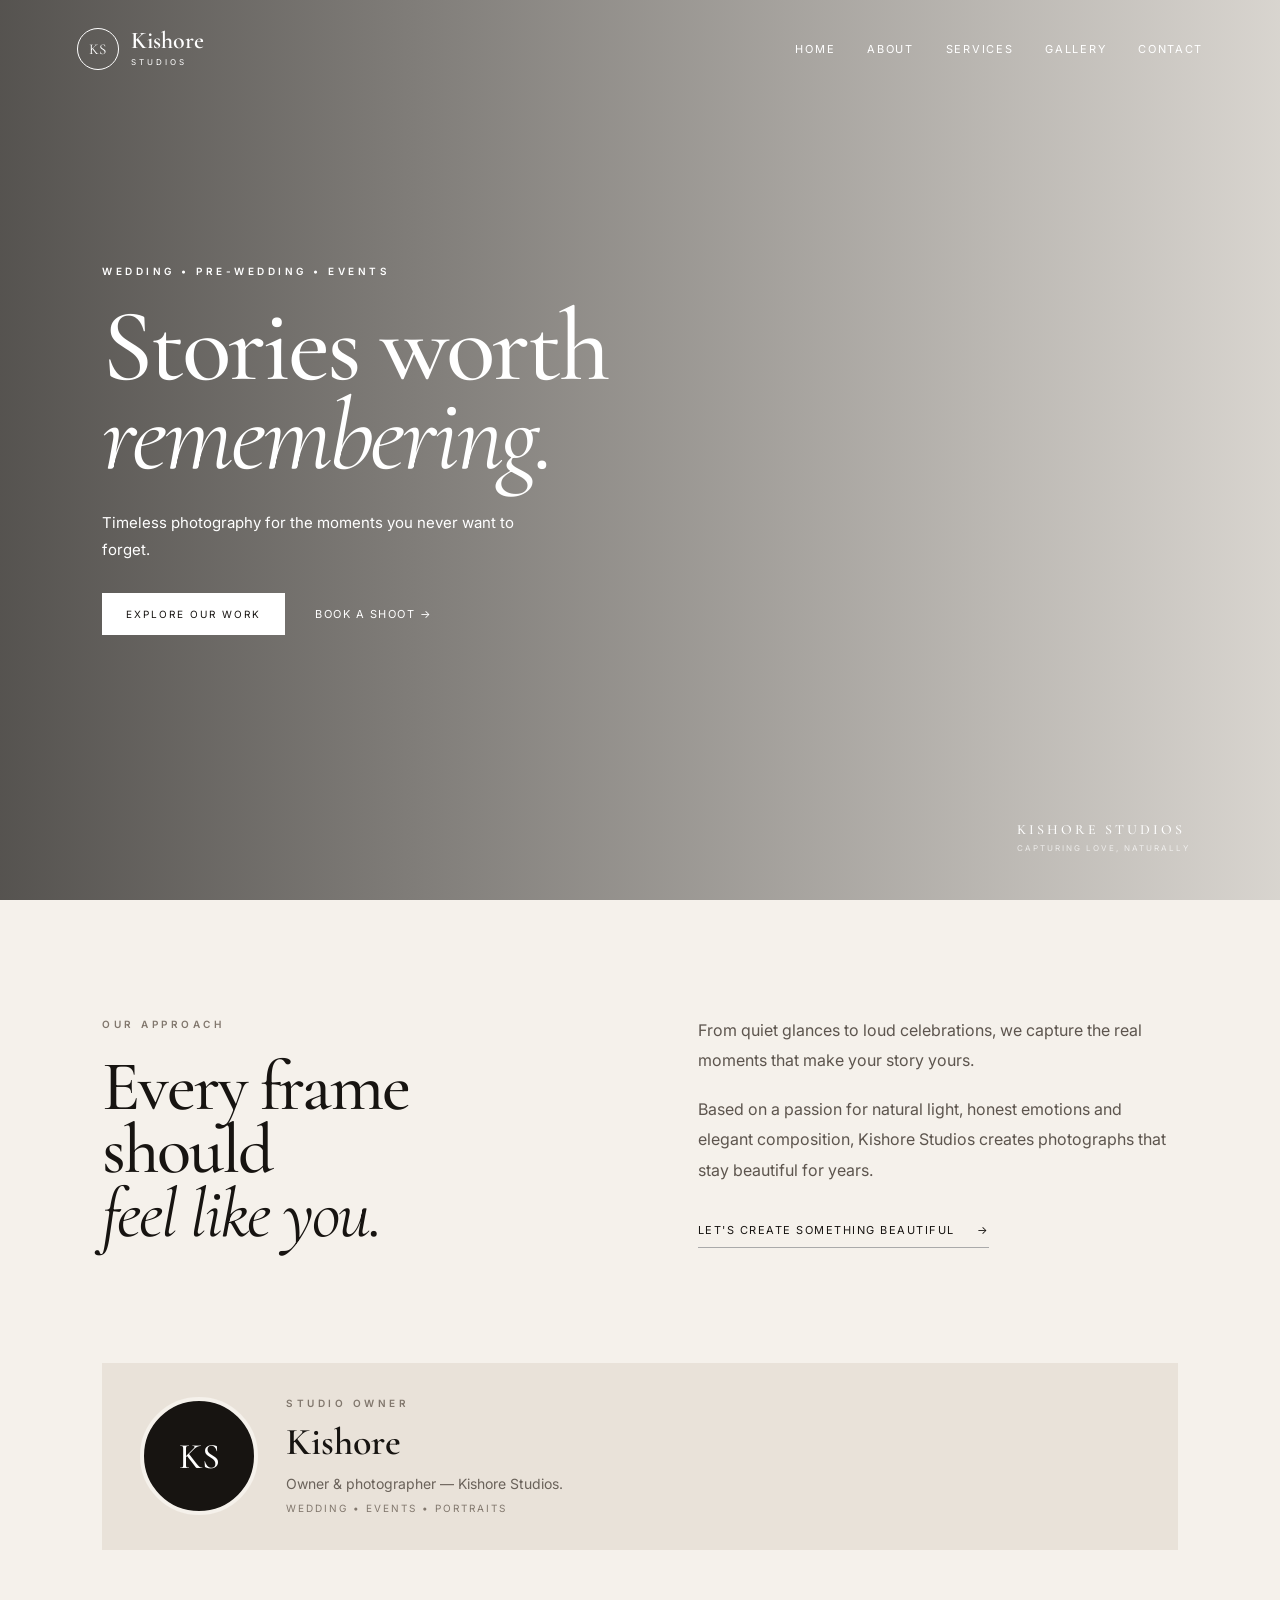
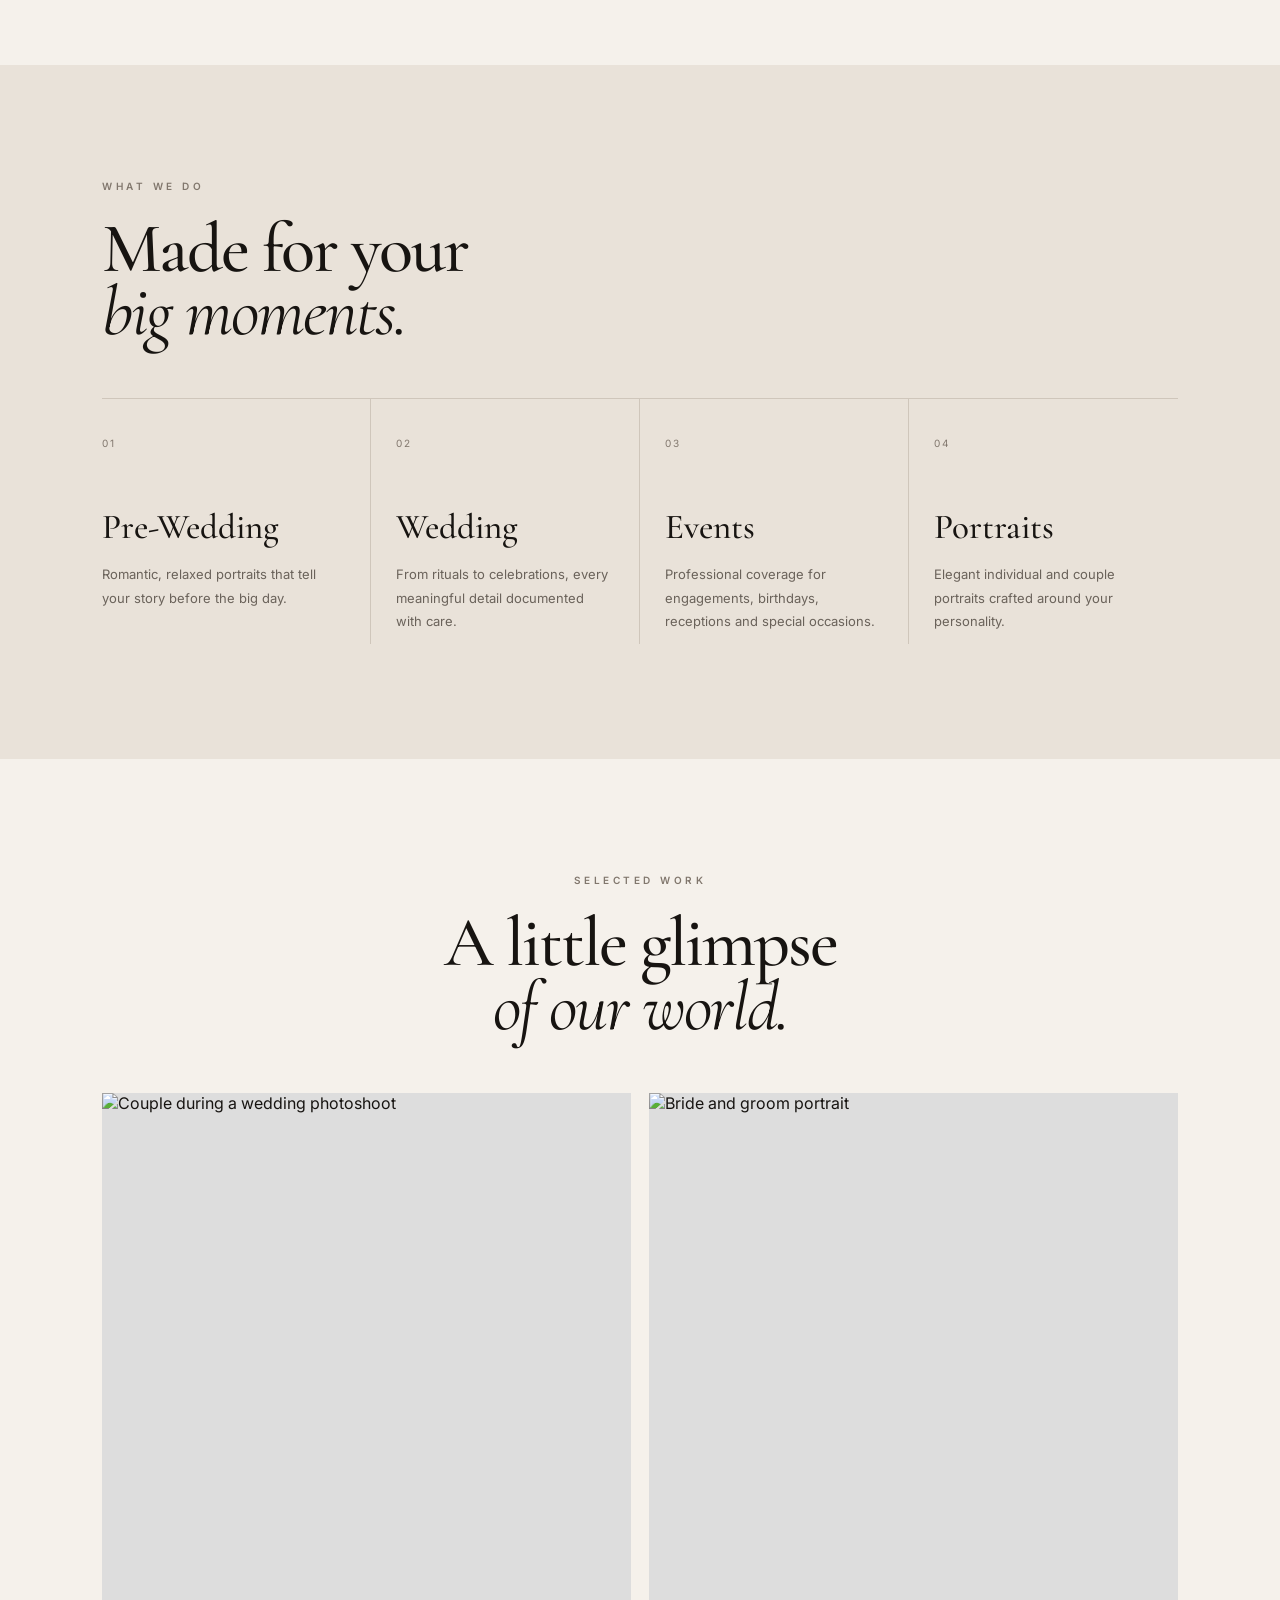
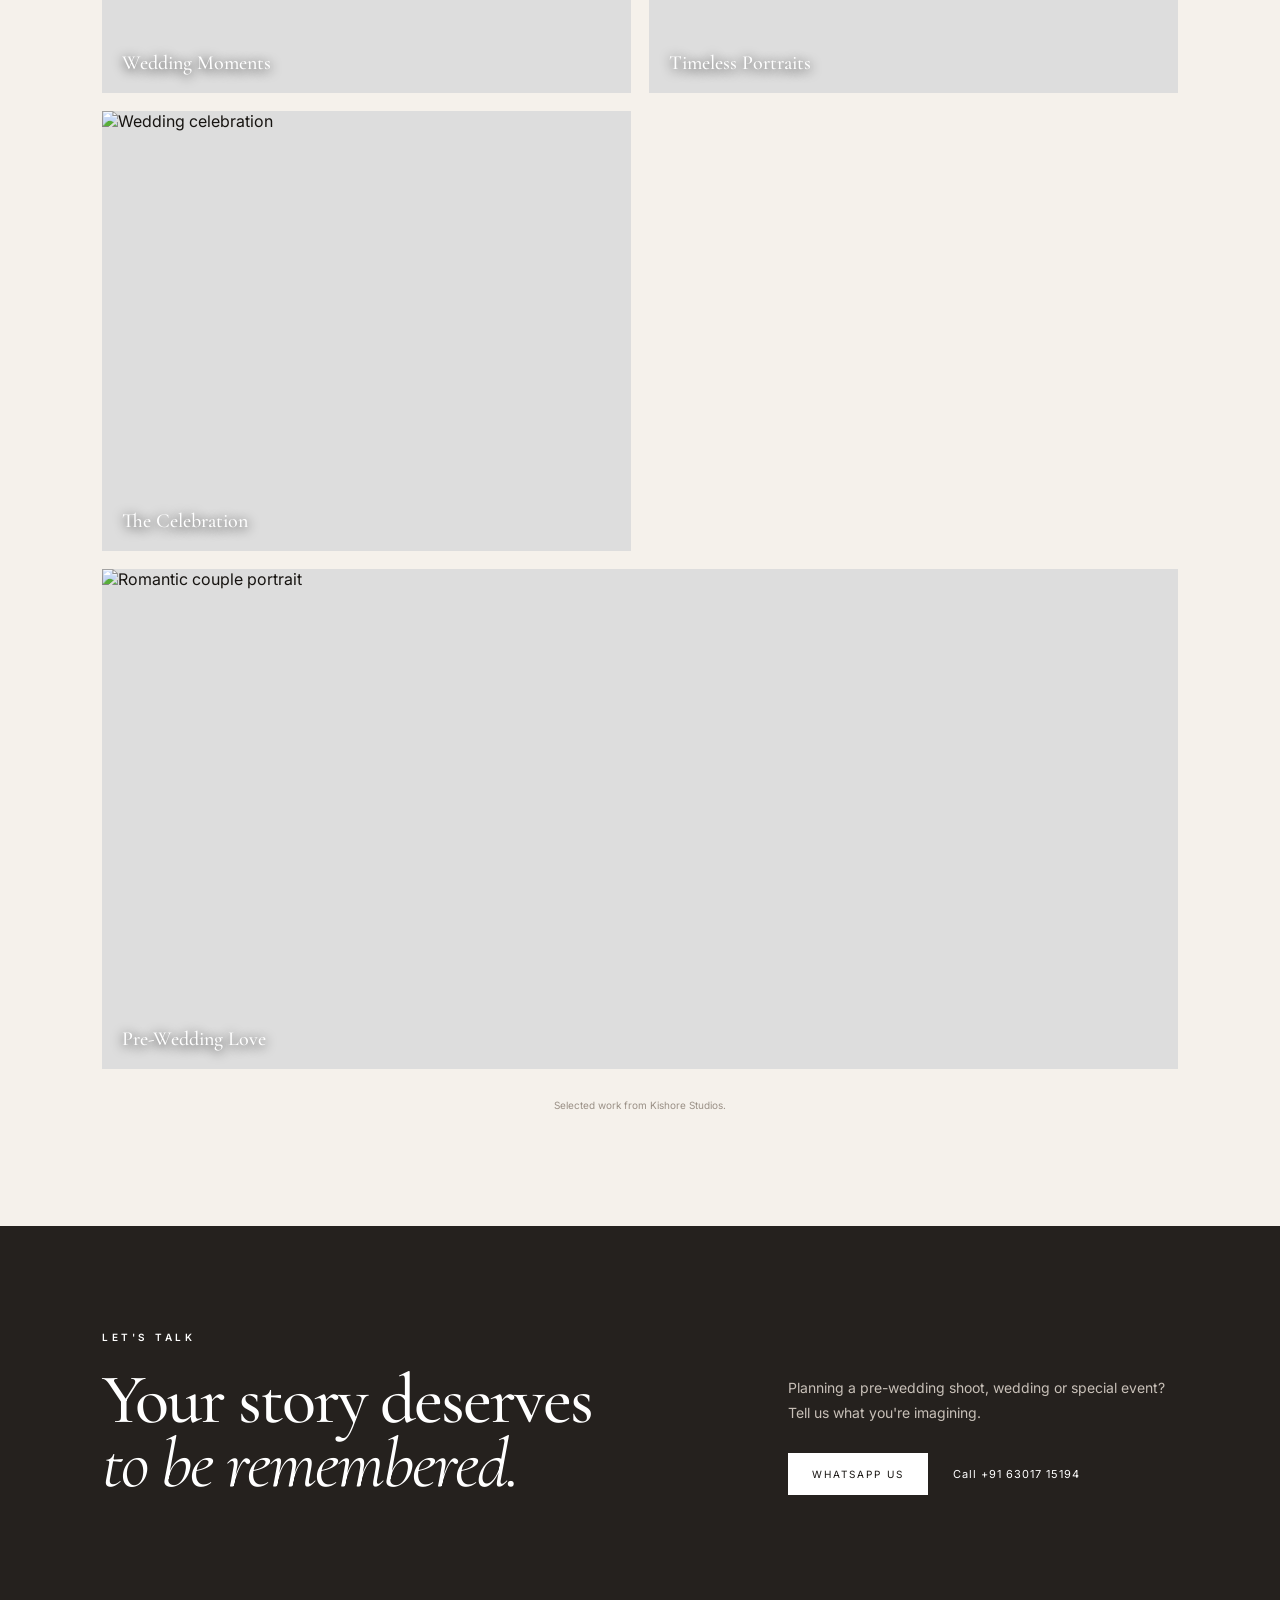
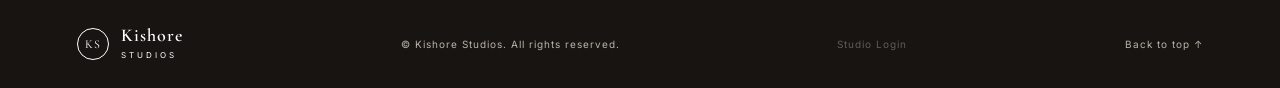
==== commit 2f05af99: "Refresh website scripts and owner gallery content" ====
--- a/index.html
+++ b/index.html
@@ -25,10 +25,10 @@
     <section class="intro section" id="about"><div><p class="eyebrow dark">OUR APPROACH</p><h2>Every frame should<br><em>feel like you.</em></h2></div><div class="intro-copy"><p>From quiet glances to loud celebrations, we capture the real moments that make your story yours.</p><p>Based on a passion for natural light, honest emotions and elegant composition, Kishore Studios creates photographs that stay beautiful for years.</p><a class="line-link" href="#contact">Let's create something beautiful <span>→</span></a></div></section>
     <section class="owner-card" aria-label="Studio owner"><div id="ownerAvatar" class="owner-avatar">KS</div><div><p class="eyebrow dark">STUDIO OWNER</p><h3>Kishore</h3><p>Owner & photographer — Kishore Studios.</p><span class="owner-label">Wedding • Events • Portraits</span></div></section>
     <section class="services section" id="services"><div class="section-heading"><p class="eyebrow dark">WHAT WE DO</p><h2>Made for your<br><em>big moments.</em></h2></div><div class="service-grid"><article class="service-card"><span>01</span><h3>Pre-Wedding</h3><p>Romantic, relaxed portraits that tell your story before the big day.</p></article><article class="service-card"><span>02</span><h3>Wedding</h3><p>From rituals to celebrations, every meaningful detail documented with care.</p></article><article class="service-card"><span>03</span><h3>Events</h3><p>Professional coverage for engagements, birthdays, receptions and special occasions.</p></article><article class="service-card"><span>04</span><h3>Portraits</h3><p>Elegant individual and couple portraits crafted around your personality.</p></article></div></section>
-    <section class="gallery section" id="gallery"><div class="section-heading centered"><p class="eyebrow dark">SELECTED WORK</p><h2>A little glimpse<br><em>of our world.</em></h2></div><div id="liveGallery" class="gallery-grid" aria-live="polite"><figure class="gallery-item tall"><img src="https://images.unsplash.com/photo-1519741497674-611481863552?auto=format&fit=crop&w=1000&q=85" alt="Couple during a wedding photoshoot" loading="lazy"><figcaption>Wedding Moments</figcaption></figure><figure class="gallery-item"><img src="https://images.unsplash.com/photo-1606800052052-a08af7148866?auto=format&fit=crop&w=1000&q=85" alt="Bride and groom portrait" loading="lazy"><figcaption>Timeless Portraits</figcaption></figure><figure class="gallery-item"><img src="https://images.unsplash.com/photo-1511285560929-80b456fea0bc?auto=format&fit=crop&w=1000&q=85" alt="Wedding celebration" loading="lazy"><figcaption>The Celebration</figcaption></figure><figure class="gallery-item wide"><img src="https://images.unsplash.com/photo-1519225421980-715cb0215aed?auto=format&fit=crop&w=1400&q=85" alt="Romantic couple portrait" loading="lazy"><figcaption>Pre-Wedding Love</figcaption></figure></div><p id="galleryStatus" class="demo-note">Demo gallery — uploaded work will appear here automatically.</p></section>
+    <section class="gallery section" id="gallery"><div class="section-heading centered"><p class="eyebrow dark">SELECTED WORK</p><h2>A little glimpse<br><em>of our world.</em></h2></div><div id="liveGallery" class="gallery-grid" aria-live="polite"><figure class="gallery-item tall"><img src="https://images.unsplash.com/photo-1519741497674-611481863552?auto=format&fit=crop&w=1000&q=85" alt="Couple during a wedding photoshoot" loading="lazy"><figcaption>Wedding Moments</figcaption></figure><figure class="gallery-item"><img src="https://images.unsplash.com/photo-1606800052052-a08af7148866?auto=format&fit=crop&w=1000&q=85" alt="Bride and groom portrait" loading="lazy"><figcaption>Timeless Portraits</figcaption></figure><figure class="gallery-item"><img src="https://images.unsplash.com/photo-1511285560929-80b456fea0bc?auto=format&fit=crop&w=1000&q=85" alt="Wedding celebration" loading="lazy"><figcaption>The Celebration</figcaption></figure><figure class="gallery-item wide"><img src="https://images.unsplash.com/photo-1519225421980-715cb0215aed?auto=format&fit=crop&w=1400&q=85" alt="Romantic couple portrait" loading="lazy"><figcaption>Pre-Wedding Love</figcaption></figure></div><p id="galleryStatus" class="demo-note">Selected work from Kishore Studios.</p></section>
     <section class="cta" id="contact"><div><p class="eyebrow">LET'S TALK</p><h2>Your story deserves<br><em>to be remembered.</em></h2></div><div class="cta-copy"><p>Planning a pre-wedding shoot, wedding or special event? Tell us what you're imagining.</p><div class="contact-actions"><a class="btn btn-light" href="https://wa.me/916301715194?text=Hi%20Kishore%20Studios%2C%20I%27d%20like%20to%20enquire%20about%20a%20photoshoot." target="_blank" rel="noopener">WhatsApp us</a><a class="phone-link" href="tel:+916301715194">Call +91 63017 15194</a></div></div></section>
   </main>
   <footer><div class="brand footer-brand"><span class="brand-mark">KS</span><span><strong>Kishore</strong><small>STUDIOS</small></span></div><p>© <span id="year"></span> Kishore Studios. All rights reserved.</p><a class="admin-entry" href="admin.html">Studio Login</a><a href="#home">Back to top ↑</a></footer>
-  <script src="https://unpkg.com/@supabase/supabase-js@2"></script><script src="config.js?v=20260926-7"></script><script src="script.js?v=20260926-7"></script>
+  <script src="https://unpkg.com/@supabase/supabase-js@2"></script><script src="config.js?v=20260926-8"></script><script src="script.js?v=20260926-8"></script>
 </body>
 </html>
